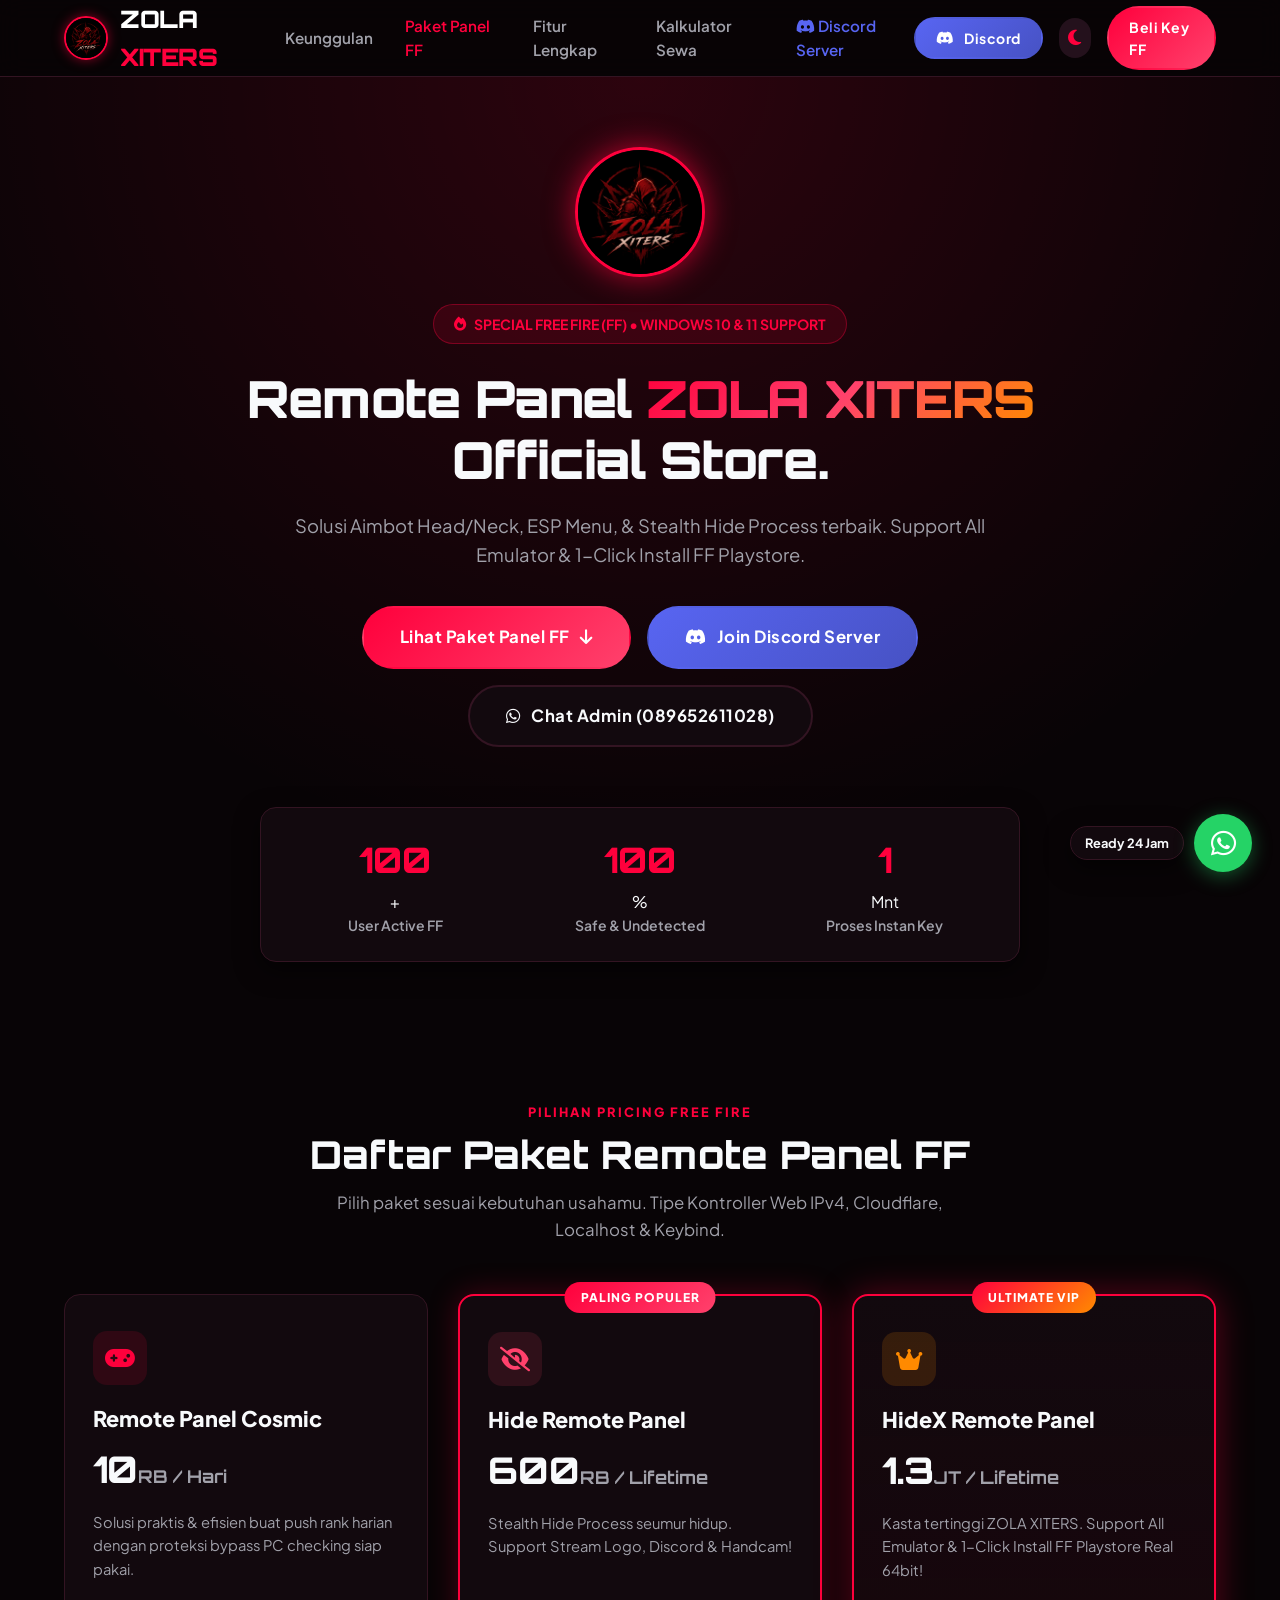
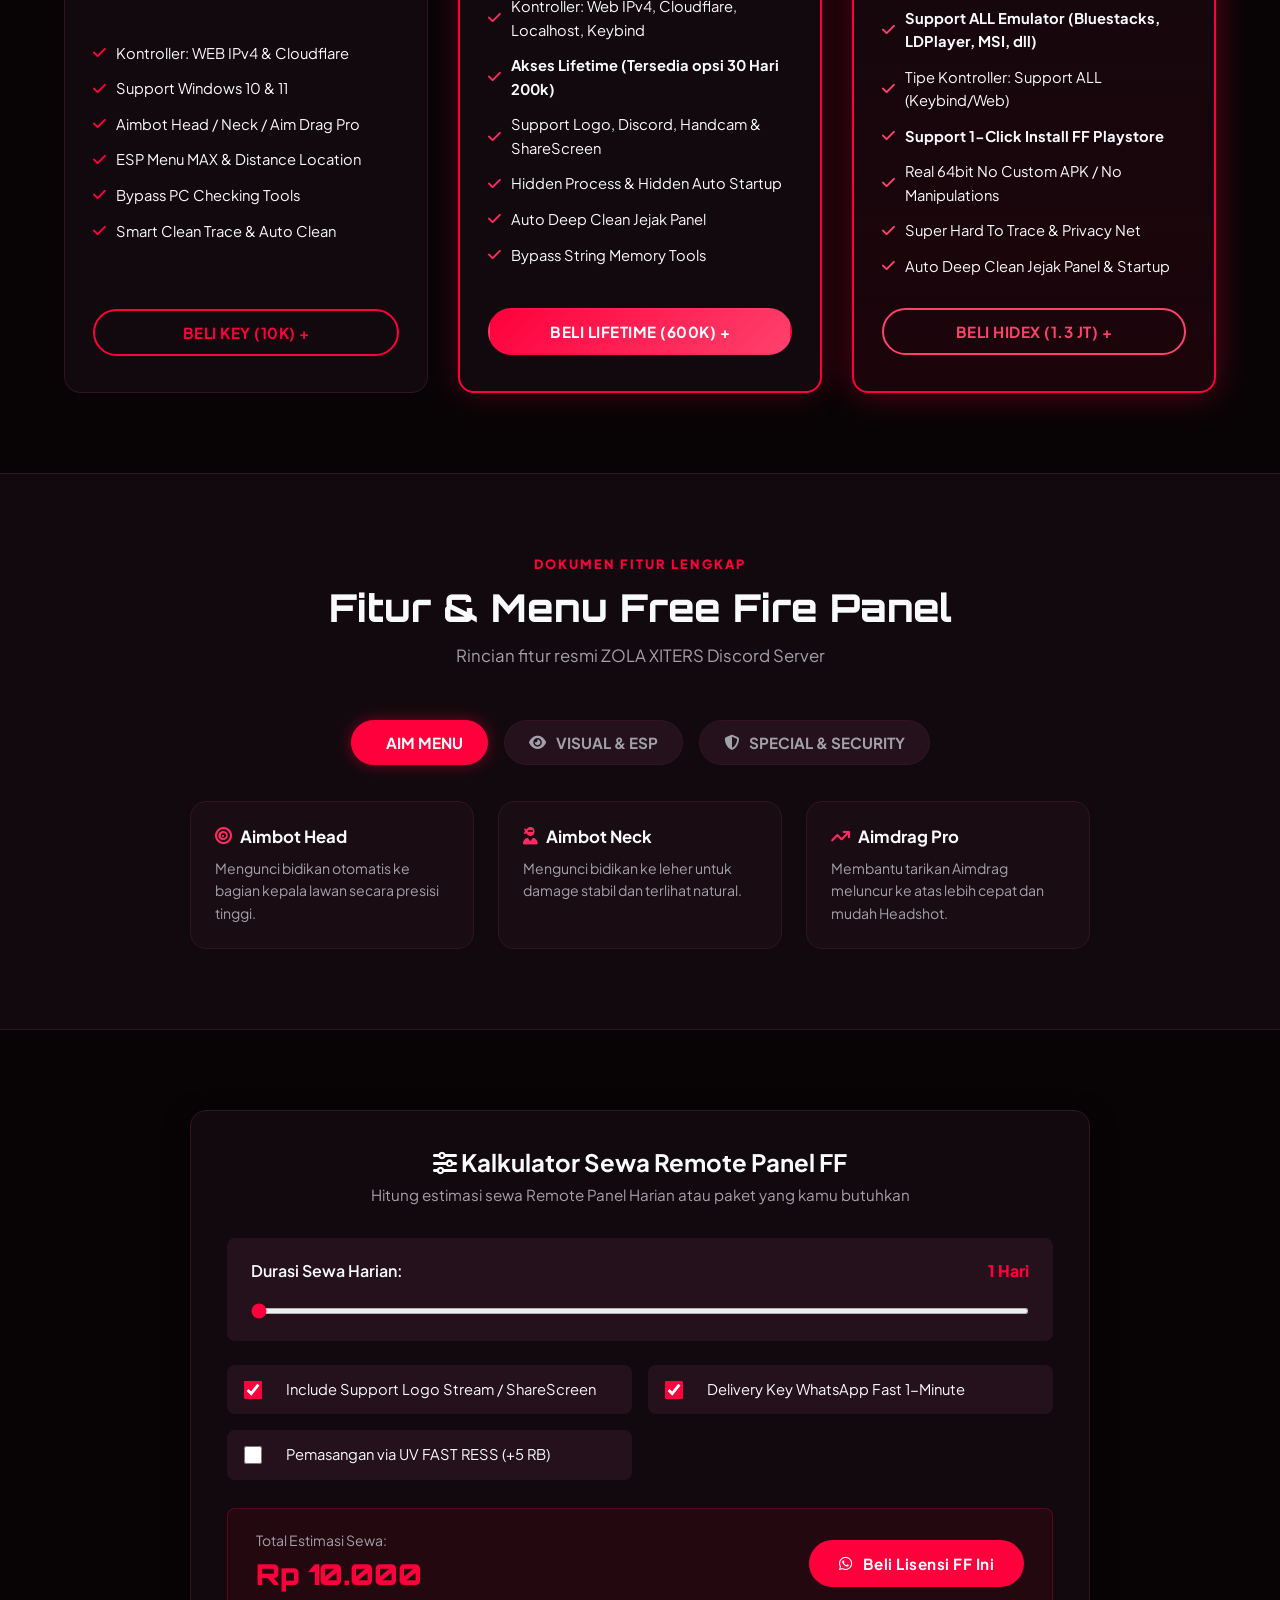
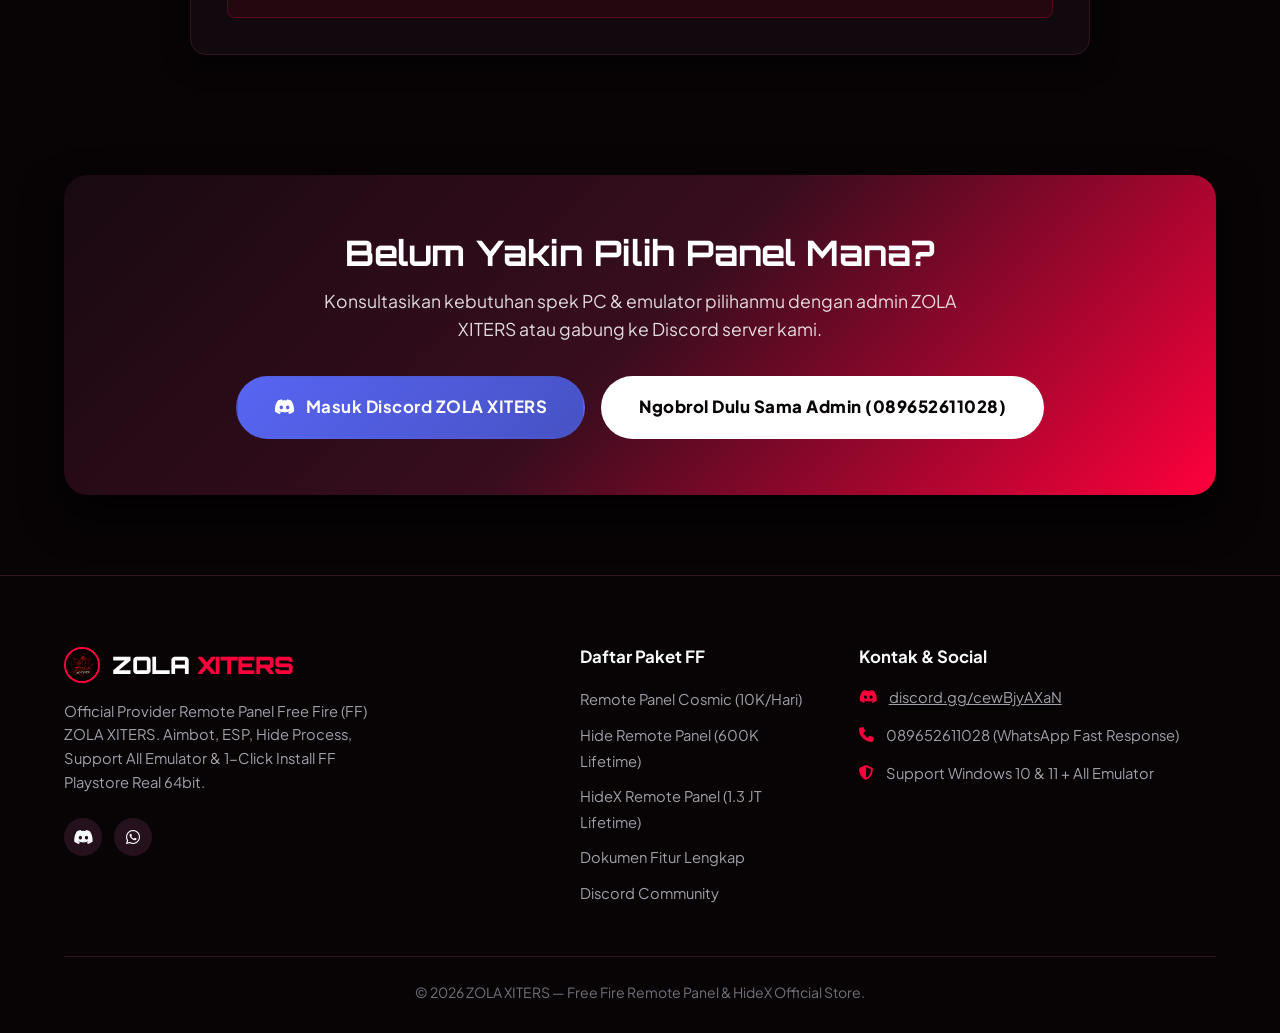
==== index.html @ c58274ca "Add files via upload" ====
<!DOCTYPE html>
<html lang="id">
<head>
    <meta charset="UTF-8">
    <meta name="viewport" content="width=device-width, initial-scale=1.0">
    <title>ZOLA XITERS - Free Fire Remote Panel & HideX Official Store</title>
    <meta name="description" content="Official Store Remote Panel Free Fire (FF) ZOLA XITERS. Tersedia Remote Panel Cosmic, Hide Remote Panel, dan HideX Remote Panel 100% Support All Emulator & Windows 10/11.">
    <!-- Google Fonts -->
    <link rel="preconnect" href="https://fonts.googleapis.com">
    <link rel="preconnect" href="https://fonts.gstatic.com" crossorigin>
    <link href="https://fonts.googleapis.com/css2?family=Plus+Jakarta+Sans:wght@400;500;600;700;800&family=Orbitron:wght@600;800;900&display=swap" rel="stylesheet">
    <!-- Font Awesome Icons -->
    <link rel="stylesheet" href="https://cdnjs.cloudflare.com/ajax/libs/font-awesome/6.5.1/css/all.min.css">
    <!-- Custom Styles -->
    <link rel="stylesheet" href="style.css">
</head>
<body>

    <!-- Header / Navigation -->
    <header class="navbar-header" id="header">
        <div class="container navbar-container">
            <a href="#" class="brand-logo">
                <img src="logo.jpg" alt="ZOLA XITERS Logo" class="nav-logo-img">
                <span class="logo-text">ZOLA<span class="logo-dot"> XITERS</span></span>
            </a>
            
            <nav class="nav-menu" id="navMenu">
                <a href="#fitur" class="nav-link">Keunggulan</a>
                <a href="#produk" class="nav-link active">Paket Panel FF</a>
                <a href="#detail-fitur" class="nav-link">Fitur Lengkap</a>
                <a href="#kalkulator" class="nav-link">Kalkulator Sewa</a>
                <a href="https://discord.gg/cewBjyAXaN" target="_blank" class="nav-link text-discord"><i class="fa-brands fa-discord"></i> Discord Server</a>
            </nav>

            <div class="nav-actions">
                <a href="https://discord.gg/cewBjyAXaN" target="_blank" class="btn btn-discord btn-sm" title="Join Discord ZOLA XITERS">
                    <i class="fa-brands fa-discord"></i> Discord
                </a>
                <button class="theme-toggle" id="themeToggle" title="Ubah Mode Visual">
                    <i class="fa-solid fa-moon"></i>
                </button>
                <a href="#produk" class="btn btn-primary btn-sm btn-glow">Beli Key FF</a>
            </div>
        </div>
    </header>

    <!-- Main Content -->
    <main>
        <!-- Hero Section -->
        <section class="hero-section" id="fitur">
            <div class="container hero-container">
                <div class="hero-logo-box">
                    <img src="logo.jpg" alt="ZOLA XITERS Emblem" class="hero-emblem-img">
                </div>
                <div class="hero-badge">
                    <i class="fa-solid fa-fire text-red"></i> SPECIAL FREE FIRE (FF) • WINDOWS 10 & 11 SUPPORT
                </div>
                <h1 class="hero-title">
                    Remote Panel <span class="gradient-text">ZOLA XITERS</span> Official Store.
                </h1>
                <p class="hero-subtitle">
                    Solusi Aimbot Head/Neck, ESP Menu, & Stealth Hide Process terbaik. Support All Emulator & 1-Click Install FF Playstore.
                </p>
                <div class="hero-cta">
                    <a href="#produk" class="btn btn-primary btn-lg">Lihat Paket Panel FF <i class="fa-solid fa-arrow-down"></i></a>
                    <a href="https://discord.gg/cewBjyAXaN" target="_blank" class="btn btn-discord btn-lg">
                        <i class="fa-brands fa-discord"></i> Join Discord Server
                    </a>
                    <a href="https://wa.me/6289652611028?text=Halo%20Admin%20ZOLA%20XITERS,%20saya%20mau%20tanya%20Remote%20Panel%20Free%20Fire" target="_blank" class="btn btn-secondary btn-lg">
                        <i class="fa-brands fa-whatsapp"></i> Chat Admin (089652611028)
                    </a>
                </div>

                <div class="hero-stats">
                    <div class="stat-card">
                        <span class="stat-number" data-target="100">0</span>+
                        <span class="stat-label">User Active FF</span>
                    </div>
                    <div class="stat-card">
                        <span class="stat-number" data-target="100">0</span>%
                        <span class="stat-label">Safe & Undetected</span>
                    </div>
                    <div class="stat-card">
                        <span class="stat-number" data-target="1">0</span>Mnt
                        <span class="stat-label">Proses Instan Key</span>
                    </div>
                </div>
            </div>
        </section>

        <!-- Pricing Section (Remote Panel, Hide Remote, HideX) -->
        <section class="pricing-section" id="produk">
            <div class="container">
                <div class="section-header text-center">
                    <span class="section-tag">PILIHAN PRICING FREE FIRE</span>
                    <h2 class="section-title">Daftar Paket Remote Panel FF</h2>
                    <p class="section-desc">
                        Pilih paket sesuai kebutuhan usahamu. Tipe Kontroller Web IPv4, Cloudflare, Localhost & Keybind.
                    </p>
                </div>

                <!-- Pricing Cards Grid -->
                <div class="pricing-grid">
                    
                    <!-- Card 1: Remote Panel Cosmic -->
                    <div class="pricing-card card-flexible">
                        <div class="pricing-card-header">
                            <div class="card-icon blue-icon">
                                <i class="fa-solid fa-gamepad"></i>
                            </div>
                            <h3 class="package-name">Remote Panel Cosmic</h3>
                            <div class="package-price">10<span class="price-unit">RB / Hari</span></div>
                            <p class="package-desc">
                                Solusi praktis & efisien buat push rank harian dengan proteksi bypass PC checking siap pakai.
                            </p>
                        </div>

                        <ul class="package-features">
                            <li><i class="fa-solid fa-check text-blue"></i> Kontroller: WEB IPv4 & Cloudflare</li>
                            <li><i class="fa-solid fa-check text-blue"></i> Support Windows 10 & 11</li>
                            <li><i class="fa-solid fa-check text-blue"></i> Aimbot Head / Neck / Aim Drag Pro</li>
                            <li><i class="fa-solid fa-check text-blue"></i> ESP Menu MAX & Distance Location</li>
                            <li><i class="fa-solid fa-check text-blue"></i> Bypass PC Checking Tools</li>
                            <li><i class="fa-solid fa-check text-blue"></i> Smart Clean Trace & Auto Clean</li>
                        </ul>

                        <div class="pricing-card-footer">
                            <button class="btn btn-outline-blue btn-full open-modal" data-package="Remote Panel FF (10k/Hari)" data-price="Rp 10.000 / Hari">
                                BELI KEY (10K) +
                            </button>
                        </div>
                    </div>

                    <!-- Card 2: Hide Remote Panel (600K Lifetime - Popular) -->
                    <div class="pricing-card card-hemat popular">
                        <div class="popular-badge">PALING POPULER</div>
                        <div class="pricing-card-header">
                            <div class="card-icon cyan-icon">
                                <i class="fa-solid fa-eye-slash"></i>
                            </div>
                            <h3 class="package-name">Hide Remote Panel</h3>
                            <div class="package-price">600<span class="price-unit">RB / Lifetime</span></div>
                            <p class="package-desc">
                                Stealth Hide Process seumur hidup. Support Stream Logo, Discord & Handcam!
                            </p>
                        </div>

                        <ul class="package-features">
                            <li><i class="fa-solid fa-check text-cyan"></i> Kontroller: Web IPv4, Cloudflare, Localhost, Keybind</li>
                            <li><i class="fa-solid fa-check text-cyan"></i> <b>Akses Lifetime (Tersedia opsi 30 Hari 200k)</b></li>
                            <li><i class="fa-solid fa-check text-cyan"></i> Support Logo, Discord, Handcam & ShareScreen</li>
                            <li><i class="fa-solid fa-check text-cyan"></i> Hidden Process & Hidden Auto Startup</li>
                            <li><i class="fa-solid fa-check text-cyan"></i> Auto Deep Clean Jejak Panel</li>
                            <li><i class="fa-solid fa-check text-cyan"></i> Bypass String Memory Tools</li>
                        </ul>

                        <div class="pricing-card-footer">
                            <button class="btn btn-primary btn-full open-modal" data-package="Hide Remote FF (600k Lifetime)" data-price="Rp 600.000 Lifetime">
                                BELI LIFETIME (600K) +
                            </button>
                        </div>
                    </div>

                    <!-- Card 3: HideX Remote Panel (1.3JT - Ultimate VIP) -->
                    <div class="pricing-card card-combo ultimate">
                        <div class="ultimate-badge">ULTIMATE VIP</div>
                        <div class="pricing-card-header">
                            <div class="card-icon crown-icon">
                                <i class="fa-solid fa-crown"></i>
                            </div>
                            <h3 class="package-name">HideX Remote Panel</h3>
                            <div class="package-price">1.3<span class="price-unit">JT / Lifetime</span></div>
                            <p class="package-desc">
                                Kasta tertinggi ZOLA XITERS. Support All Emulator & 1-Click Install FF Playstore Real 64bit!
                            </p>
                        </div>

                        <ul class="package-features">
                            <li><i class="fa-solid fa-check text-indigo"></i> <b>Support ALL Emulator (Bluestacks, LDPlayer, MSI, dll)</b></li>
                            <li><i class="fa-solid fa-check text-indigo"></i> Tipe Kontroller: Support ALL (Keybind/Web)</li>
                            <li><i class="fa-solid fa-check text-indigo"></i> <b>Support 1-Click Install FF Playstore</b></li>
                            <li><i class="fa-solid fa-check text-indigo"></i> Real 64bit No Custom APK / No Manipulations</li>
                            <li><i class="fa-solid fa-check text-indigo"></i> Super Hard To Trace & Privacy Net</li>
                            <li><i class="fa-solid fa-check text-indigo"></i> Auto Deep Clean Jejak Panel & Startup</li>
                        </ul>

                        <div class="pricing-card-footer">
                            <button class="btn btn-outline-indigo btn-full open-modal" data-package="HideX Remote FF (1.3 Jt)" data-price="Rp 1.300.000 Lifetime">
                                BELI HIDEX (1.3 JT) +
                            </button>
                        </div>
                    </div>

                </div>

            </div>
        </section>

        <!-- Full Feature Specification Section -->
        <section class="spec-section" id="detail-fitur">
            <div class="container">
                <div class="section-header text-center">
                    <span class="section-tag">DOKUMEN FITUR LENGKAP</span>
                    <h2 class="section-title">Fitur & Menu Free Fire Panel</h2>
                    <p class="section-desc">Rincian fitur resmi ZOLA XITERS Discord Server</p>
                </div>

                <div class="features-tab-container">
                    <div class="tab-buttons">
                        <button class="tab-btn active" data-tab="tab-aim"><i class="fa-solid fa-crosshair"></i> AIM MENU</button>
                        <button class="tab-btn" data-tab="tab-visual"><i class="fa-solid fa-eye"></i> VISUAL & ESP</button>
                        <button class="tab-btn" data-tab="tab-special"><i class="fa-solid fa-shield-halved"></i> SPECIAL & SECURITY</button>
                    </div>

                    <div class="tab-content active" id="tab-aim">
                        <div class="spec-grid">
                            <div class="spec-card">
                                <h5><i class="fa-solid fa-bullseye text-cyan"></i> Aimbot Head</h5>
                                <p>Mengunci bidikan otomatis ke bagian kepala lawan secara presisi tinggi.</p>
                            </div>
                            <div class="spec-card">
                                <h5><i class="fa-solid fa-user-ninja text-cyan"></i> Aimbot Neck</h5>
                                <p>Mengunci bidikan ke leher untuk damage stabil dan terlihat natural.</p>
                            </div>
                            <div class="spec-card">
                                <h5><i class="fa-solid fa-arrow-trend-up text-cyan"></i> Aimdrag Pro</h5>
                                <p>Membantu tarikan Aimdrag meluncur ke atas lebih cepat dan mudah Headshot.</p>
                            </div>
                        </div>
                    </div>

                    <div class="tab-content" id="tab-visual">
                        <div class="spec-grid">
                            <div class="spec-card">
                                <h5><i class="fa-solid fa-border-all text-indigo"></i> ESP Menu MAX</h5>
                                <p>Menampilkan lokasi musuh, garis petunjuk, nama, dan jarak musuh.</p>
                            </div>
                            <div class="spec-card">
                                <h5><i class="fa-solid fa-ghost text-indigo"></i> Hidden ESP Menu</h5>
                                <p>Menu ESP tidak akan terdeteksi atau muncul pada rekaman layar / handcam.</p>
                            </div>
                            <div class="spec-card">
                                <h5><i class="fa-solid fa-video text-indigo"></i> Support Logo Stream</h5>
                                <p>Tampilan aman untuk live streaming YouTube / TikTok tanpa garis ESP bocor.</p>
                            </div>
                        </div>
                    </div>

                    <div class="tab-content" id="tab-special">
                        <div class="spec-grid">
                            <div class="spec-card">
                                <h5><i class="fa-solid fa-desktop text-green"></i> Support All Emulator</h5>
                                <p>Kompatibel penuh dengan Bluestacks 4/5, LDPlayer 9, MSI App Player, SmartGaGa, Nox, Memu, dll.</p>
                            </div>
                            <div class="spec-card">
                                <h5><i class="fa-solid fa-download text-green"></i> 1-Click Install FF Playstore</h5>
                                <p>Khusus HideX: Langsung install Free Fire dari Playstore (Real 64bit tanpa APK mod).</p>
                            </div>
                            <div class="spec-card">
                                <h5><i class="fa-solid fa-user-shield text-green"></i> Super Hard To Trace & Privacy Net</h5>
                                <p>Bypass PC checking tools, String Memory Tools, dan dilindungi enkripsi Privacy Net.</p>
                            </div>
                        </div>
                    </div>
                </div>

            </div>
        </section>

        <!-- Custom License Calculator Widget -->
        <section class="calculator-section" id="kalkulator">
            <div class="container">
                <div class="calculator-box">
                    <div class="calculator-header">
                        <h3><i class="fa-solid fa-sliders"></i> Kalkulator Sewa Remote Panel FF</h3>
                        <p>Hitung estimasi sewa Remote Panel Harian atau paket yang kamu butuhkan</p>
                    </div>

                    <div class="calculator-body">
                        <div class="calc-group">
                            <div class="calc-label-row">
                                <span>Durasi Sewa Harian:</span>
                                <span id="daysVal" class="highlight-val">1 Hari</span>
                            </div>
                            <input type="range" id="daysCount" min="1" max="30" value="1" step="1" class="custom-range">
                        </div>

                        <div class="calc-options">
                            <label class="checkbox-container">
                                <input type="checkbox" id="optStream" checked>
                                <span class="checkmark"></span>
                                Include Support Logo Stream / ShareScreen
                            </label>

                            <label class="checkbox-container">
                                <input type="checkbox" id="optExpressKey" checked>
                                <span class="checkmark"></span>
                                Delivery Key WhatsApp Fast 1-Minute
                            </label>

                            <label class="checkbox-container">
                                <input type="checkbox" id="optUvFast">
                                <span class="checkmark"></span>
                                Pemasangan via UV FAST RESS (+5 RB)
                            </label>
                        </div>

                        <div class="calc-result">
                            <div class="result-text">
                                <span class="res-label">Total Estimasi Sewa:</span>
                                <div class="total-price" id="calcTotalPrice">Rp 10.000</div>
                            </div>
                            <button class="btn btn-success" id="calcOrderBtn">
                                <i class="fa-brands fa-whatsapp"></i> Beli Lisensi FF Ini
                            </button>
                        </div>
                    </div>
                </div>
            </div>
        </section>

        <!-- CTA Section -->
        <section class="cta-banner-section" id="faq">
            <div class="container">
                <div class="cta-card">
                    <h2 class="cta-title">Belum Yakin Pilih Panel Mana?</h2>
                    <p class="cta-desc">
                        Konsultasikan kebutuhan spek PC & emulator pilihanmu dengan admin ZOLA XITERS atau gabung ke Discord server kami.
                    </p>
                    <div class="cta-buttons">
                        <a href="https://discord.gg/cewBjyAXaN" target="_blank" class="btn btn-discord btn-lg">
                            <i class="fa-brands fa-discord"></i> Masuk Discord ZOLA XITERS
                        </a>
                        <a href="https://wa.me/6289652611028?text=Halo%20Admin%20ZOLA%20XITERS,%20saya%20mau%20konsultasi%20Remote%20Panel%20Free%20Fire" target="_blank" class="btn btn-light-blue btn-lg">
                            Ngobrol Dulu Sama Admin (089652611028)
                        </a>
                    </div>
                </div>
            </div>
        </section>
    </main>

    <!-- Footer -->
    <footer class="site-footer">
        <div class="container">
            <div class="footer-grid">
                
                <div class="footer-brand">
                    <a href="#" class="brand-logo footer-logo">
                        <img src="logo.jpg" alt="ZOLA XITERS Footer Logo" class="footer-logo-img">
                        <span class="logo-text">ZOLA<span class="logo-dot"> XITERS</span></span>
                    </a>
                    <p class="footer-about">
                        Official Provider Remote Panel Free Fire (FF) ZOLA XITERS. Aimbot, ESP, Hide Process, Support All Emulator & 1-Click Install FF Playstore Real 64bit.
                    </p>
                    <div class="social-links">
                        <a href="https://discord.gg/cewBjyAXaN" target="_blank" aria-label="Discord ZOLA XITERS"><i class="fa-brands fa-discord"></i></a>
                        <a href="https://wa.me/6289652611028" target="_blank" aria-label="WhatsApp"><i class="fa-brands fa-whatsapp"></i></a>
                    </div>
                </div>

                <div class="footer-links">
                    <h5 class="footer-heading">Daftar Paket FF</h5>
                    <ul>
                        <li><a href="#produk">Remote Panel Cosmic (10K/Hari)</a></li>
                        <li><a href="#produk">Hide Remote Panel (600K Lifetime)</a></li>
                        <li><a href="#produk">HideX Remote Panel (1.3 JT Lifetime)</a></li>
                        <li><a href="#detail-fitur">Dokumen Fitur Lengkap</a></li>
                        <li><a href="https://discord.gg/cewBjyAXaN" target="_blank">Discord Community</a></li>
                    </ul>
                </div>

                <div class="footer-contact">
                    <h5 class="footer-heading">Kontak & Social</h5>
                    <ul class="contact-list">
                        <li>
                            <i class="fa-brands fa-discord"></i>
                            <a href="https://discord.gg/cewBjyAXaN" target="_blank"><u>discord.gg/cewBjyAXaN</u></a>
                        </li>
                        <li>
                            <i class="fa-solid fa-phone"></i>
                            <span>089652611028 (WhatsApp Fast Response)</span>
                        </li>
                        <li>
                            <i class="fa-solid fa-shield-halved"></i>
                            <span>Support Windows 10 & 11 + All Emulator</span>
                        </li>
                    </ul>
                </div>

            </div>

            <div class="footer-bottom">
                <p>&copy; 2026 ZOLA XITERS — Free Fire Remote Panel & HideX Official Store.</p>
            </div>
        </div>
    </footer>

    <!-- Floating WhatsApp Widget -->
    <div class="wa-floating-container">
        <div class="wa-badge">Ready 24 Jam</div>
        <a href="https://wa.me/6289652611028?text=Halo%20Admin%20ZOLA%20XITERS,%20saya%20mau%20order%20Remote%20Panel%20FF" target="_blank" class="wa-floating-btn" aria-label="WhatsApp Chat">
            <i class="fa-brands fa-whatsapp"></i>
        </a>
    </div>

    <!-- Order Dialog Modal -->
    <dialog id="orderModal" class="custom-modal">
        <div class="modal-content">
            <button class="modal-close" id="closeModal">&times;</button>
            <div class="modal-header">
                <span class="modal-badge" id="modalBadge">Paket FF Terpilih</span>
                <h3 id="modalPackageTitle">Order Panel Free Fire</h3>
                <p>Isi data untuk memproses Lisensi Remote Panel FF Anda langsung ke Admin ZOLA XITERS.</p>
            </div>
            <form id="orderForm">
                <div class="form-group">
                    <label for="clientName">Nama / ID Discord / WA</label>
                    <input type="text" id="clientName" placeholder="Contoh: Rian FF" required>
                </div>
                <div class="form-group">
                    <label for="windowsVer">Versi Windows PC & Emulator</label>
                    <select id="windowsVer" required>
                        <option value="Windows 10 + Bluestacks 5">Windows 10 + Bluestacks 5</option>
                        <option value="Windows 10 + LDPlayer 9">Windows 10 + LDPlayer 9</option>
                        <option value="Windows 11 + Bluestacks 5">Windows 11 + Bluestacks 5</option>
                        <option value="Windows 11 + LDPlayer 9">Windows 11 + LDPlayer 9</option>
                        <option value="MSI App Player / Lainnya">MSI App Player / Emulator Lain</option>
                    </select>
                </div>
                <div class="form-group">
                    <label for="clientNotes">Catatan / Pilihan Durasi (Opsional)</label>
                    <textarea id="clientNotes" rows="2" placeholder="Contoh: Mau sewa 3 hari / Mau yang Lifetime..."></textarea>
                </div>
                <button type="submit" class="btn btn-success btn-full">
                    <i class="fa-brands fa-whatsapp"></i> Kirim Order via WhatsApp (089652611028)
                </button>
            </form>
        </div>
    </dialog>

    <!-- Custom JavaScript -->
    <script src="app.js"></script>
</body>
</html>
---- style.css ----
/* ----------------------------------------------------
   ZOLA XITERS - Free Fire Store (Black & Crimson Red)
   ---------------------------------------------------- */

:root {
    /* Crimson Red & Obsidian Black Gaming Theme */
    --bg-primary: #080406;
    --bg-surface: #12090e;
    --bg-card: #190c13;
    --bg-subtle: #24111c;
    
    --text-primary: #f8fafc;
    --text-secondary: #a1a1aa;
    --text-muted: #71717a;
    
    --brand-primary: #ff003c;
    --brand-primary-hover: #e00034;
    --brand-cyan: #ff2a5f;
    --brand-indigo: #ff416c;
    --brand-green: #10b981;
    --brand-red: #ff003c;
    --brand-discord: #5865F2;
    
    --border-color: #331422;
    --border-hover: #ff003c;
    
    --shadow-sm: 0 2px 4px rgba(0, 0, 0, 0.5);
    --shadow-md: 0 8px 24px rgba(0, 0, 0, 0.6);
    --shadow-lg: 0 20px 40px rgba(0, 0, 0, 0.8);
    --shadow-glow: 0 0 25px rgba(255, 0, 60, 0.5);
    
    --radius-sm: 8px;
    --radius-md: 16px;
    --radius-lg: 24px;
    --radius-full: 9999px;
    
    --transition: all 0.3s cubic-bezier(0.4, 0, 0.2, 1);
}

/* Light Theme Variables */
[data-theme="light"] {
    --bg-primary: #fcf8f9;
    --bg-surface: #ffffff;
    --bg-card: #ffffff;
    --bg-subtle: #f4e8eb;
    
    --text-primary: #180910;
    --text-secondary: #524249;
    --text-muted: #94858b;
    
    --border-color: #e8d0d8;
    --border-hover: #ff003c;
}

/* Reset & Base */
* {
    margin: 0;
    padding: 0;
    box-sizing: border-box;
}

html {
    scroll-behavior: smooth;
}

body {
    font-family: 'Plus Jakarta Sans', -apple-system, BlinkMacSystemFont, sans-serif;
    background-color: var(--bg-primary);
    color: var(--text-primary);
    line-height: 1.6;
    transition: background-color 0.3s ease, color 0.3s ease;
    overflow-x: hidden;
}

.container {
    width: 100%;
    max-width: 1200px;
    margin: 0 auto;
    padding: 0 24px;
}

/* Typography */
h1, h2, h3, h4, h5, h6 {
    color: var(--text-primary);
    font-weight: 700;
    line-height: 1.25;
}

.hero-title, .logo-text, .section-title {
    font-family: 'Orbitron', 'Plus Jakarta Sans', sans-serif;
}

a {
    color: inherit;
    text-decoration: none;
}

.text-center { text-align: center; }
.text-red { color: #ff003c; }
.text-discord { color: #5865F2 !important; }

.gradient-text {
    background: linear-gradient(135deg, #ff003c, #ff416c, #ff8a00);
    -webkit-background-clip: text;
    -webkit-text-fill-color: transparent;
}

.text-blue { color: #ff003c; }
.text-cyan { color: #ff2a5f; }
.text-indigo { color: #ff416c; }
.text-green { color: #10b981; }

/* Buttons */
.btn {
    display: inline-flex;
    align-items: center;
    justify-content: center;
    gap: 10px;
    font-family: inherit;
    font-weight: 700;
    border-radius: var(--radius-full);
    border: 2px solid transparent;
    cursor: pointer;
    transition: var(--transition);
    text-decoration: none;
    font-size: 0.95rem;
    padding: 12px 28px;
    letter-spacing: 0.5px;
}

.btn-sm { padding: 8px 20px; font-size: 0.875rem; }
.btn-lg { padding: 16px 36px; font-size: 1.05rem; }
.btn-full { width: 100%; }

.btn-primary {
    background: linear-gradient(135deg, #ff003c, #ff416c);
    color: #ffffff;
}
.btn-primary:hover {
    transform: translateY(-2px);
    box-shadow: 0 0 20px rgba(255, 0, 60, 0.7);
}

.btn-discord {
    background: linear-gradient(135deg, #5865F2, #4752C4);
    color: #ffffff;
}
.btn-discord:hover {
    background: linear-gradient(135deg, #4752C4, #3c45a5);
    transform: translateY(-2px);
    box-shadow: 0 0 20px rgba(88, 101, 242, 0.6);
}

.btn-secondary {
    background-color: var(--bg-surface);
    color: var(--text-primary);
    border-color: var(--border-color);
}
.btn-secondary:hover {
    border-color: #ff003c;
    color: #ff003c;
    transform: translateY(-2px);
}

.btn-outline-blue {
    background: transparent;
    border-color: #ff003c;
    color: #ff003c;
}
.btn-outline-blue:hover {
    background: #ff003c;
    color: #ffffff;
    transform: translateY(-2px);
    box-shadow: 0 0 16px rgba(255, 0, 60, 0.4);
}

.btn-outline-indigo {
    background: transparent;
    border-color: #ff416c;
    color: #ff416c;
}
.btn-outline-indigo:hover {
    background: #ff416c;
    color: #ffffff;
    transform: translateY(-2px);
    box-shadow: 0 0 20px rgba(255, 65, 108, 0.5);
}

.btn-success {
    background-color: #ff003c;
    color: #ffffff;
}
.btn-success:hover {
    background-color: #d60032;
    transform: translateY(-2px);
    box-shadow: 0 4px 16px rgba(255, 0, 60, 0.4);
}

.btn-light-blue {
    background-color: #ffffff;
    color: #080406;
    font-weight: 800;
}
.btn-light-blue:hover {
    background-color: #e2e8f0;
    transform: scale(1.03);
}

/* Navbar Logo Images */
.brand-logo {
    display: flex;
    align-items: center;
    gap: 12px;
}

.nav-logo-img {
    width: 44px;
    height: 44px;
    border-radius: var(--radius-full);
    object-fit: cover;
    border: 2px solid #ff003c;
    box-shadow: 0 0 12px rgba(255, 0, 60, 0.5);
}

.logo-text {
    font-size: 1.5rem;
    font-weight: 900;
    letter-spacing: -0.5px;
    color: #ffffff;
}

[data-theme="light"] .logo-text {
    color: #180910;
}

.logo-dot {
    color: #ff003c;
}

/* Header */
.navbar-header {
    position: sticky;
    top: 0;
    left: 0;
    width: 100%;
    z-index: 1000;
    background-color: rgba(8, 4, 6, 0.88);
    backdrop-filter: blur(12px);
    -webkit-backdrop-filter: blur(12px);
    border-bottom: 1px solid var(--border-color);
    transition: var(--transition);
}

[data-theme="light"] .navbar-header {
    background-color: rgba(255, 255, 255, 0.88);
}

.navbar-container {
    display: flex;
    align-items: center;
    justify-content: space-between;
    height: 76px;
}

.nav-menu {
    display: flex;
    align-items: center;
    gap: 32px;
}

.nav-link {
    font-weight: 600;
    font-size: 0.95rem;
    color: var(--text-secondary);
    transition: var(--transition);
}

.nav-link:hover, .nav-link.active {
    color: #ff003c;
}

.nav-actions {
    display: flex;
    align-items: center;
    gap: 16px;
}

.theme-toggle {
    background: var(--bg-subtle);
    border: none;
    color: var(--text-primary);
    width: 40px;
    height: 40px;
    border-radius: var(--radius-full);
    cursor: pointer;
    display: flex;
    align-items: center;
    justify-content: center;
    font-size: 1.1rem;
    transition: var(--transition);
}

.theme-toggle:hover {
    background: var(--border-hover);
    color: #ffffff;
}

/* Hero Section & Logo Emblem */
.hero-section {
    padding: 70px 0 60px;
    text-align: center;
    position: relative;
    background: radial-gradient(circle at top center, rgba(255, 0, 60, 0.15), transparent 70%);
}

.hero-container {
    max-width: 860px;
    display: flex;
    flex-direction: column;
    align-items: center;
}

.hero-logo-box {
    margin-bottom: 20px;
}

.hero-emblem-img {
    width: 130px;
    height: 130px;
    border-radius: var(--radius-full);
    object-fit: cover;
    border: 3px solid #ff003c;
    box-shadow: 0 0 30px rgba(255, 0, 60, 0.65);
    animation: emblemPulse 3s infinite ease-in-out;
}

@keyframes emblemPulse {
    0% { transform: scale(1); box-shadow: 0 0 25px rgba(255, 0, 60, 0.5); }
    50% { transform: scale(1.04); box-shadow: 0 0 40px rgba(255, 0, 60, 0.8); }
    100% { transform: scale(1); box-shadow: 0 0 25px rgba(255, 0, 60, 0.5); }
}

.hero-badge {
    display: inline-flex;
    align-items: center;
    gap: 8px;
    background: rgba(255, 0, 60, 0.12);
    color: #ff003c;
    font-weight: 700;
    font-size: 0.875rem;
    padding: 8px 20px;
    border-radius: var(--radius-full);
    margin-bottom: 24px;
    border: 1px solid rgba(255, 0, 60, 0.35);
}

.hero-title {
    font-size: 3.2rem;
    font-weight: 900;
    letter-spacing: -1px;
    margin-bottom: 20px;
    line-height: 1.2;
}

.hero-subtitle {
    font-size: 1.15rem;
    color: var(--text-secondary);
    margin-bottom: 36px;
    max-width: 720px;
}

.hero-cta {
    display: flex;
    gap: 16px;
    flex-wrap: wrap;
    justify-content: center;
    margin-bottom: 60px;
}

.hero-stats {
    display: grid;
    grid-template-columns: repeat(3, 1fr);
    gap: 24px;
    width: 100%;
    max-width: 760px;
    background: var(--bg-surface);
    border: 1px solid var(--border-color);
    border-radius: var(--radius-md);
    padding: 24px;
    box-shadow: var(--shadow-md);
}

.stat-card {
    display: flex;
    flex-direction: column;
    align-items: center;
}

.stat-number {
    font-size: 2.2rem;
    font-weight: 800;
    color: #ff003c;
    font-family: 'Orbitron', sans-serif;
}

.stat-label {
    font-size: 0.875rem;
    color: var(--text-secondary);
    font-weight: 600;
}

/* Pricing Section */
.pricing-section {
    padding: 80px 0;
}

.section-header {
    max-width: 680px;
    margin: 0 auto 50px;
}

.section-tag {
    font-size: 0.8rem;
    font-weight: 800;
    letter-spacing: 2px;
    color: #ff003c;
    text-transform: uppercase;
    display: block;
    margin-bottom: 8px;
}

.section-title {
    font-size: 2.4rem;
    font-weight: 800;
    margin-bottom: 12px;
}

.section-desc {
    font-size: 1.05rem;
    color: var(--text-secondary);
}

.pricing-grid {
    display: grid;
    grid-template-columns: repeat(3, 1fr);
    gap: 30px;
    align-items: stretch;
}

.pricing-card {
    background: var(--bg-surface);
    border: 1px solid var(--border-color);
    border-radius: var(--radius-md);
    padding: 36px 28px;
    display: flex;
    flex-direction: column;
    justify-content: space-between;
    transition: var(--transition);
    position: relative;
}

.pricing-card:hover {
    transform: translateY(-8px);
    box-shadow: var(--shadow-lg);
    border-color: #ff003c;
}

.pricing-card.popular {
    border: 2px solid #ff003c;
    box-shadow: 0 0 30px rgba(255, 0, 60, 0.25);
}

.popular-badge {
    position: absolute;
    top: -14px;
    left: 50%;
    transform: translateX(-50%);
    background: linear-gradient(135deg, #ff003c, #ff416c);
    color: #ffffff;
    font-size: 0.75rem;
    font-weight: 900;
    letter-spacing: 1px;
    padding: 6px 16px;
    border-radius: var(--radius-full);
}

.pricing-card.ultimate {
    border: 2px solid #ff003c;
    background: linear-gradient(180deg, var(--bg-surface), rgba(255, 0, 60, 0.08));
    box-shadow: 0 0 35px rgba(255, 0, 60, 0.35);
}

.ultimate-badge {
    position: absolute;
    top: -14px;
    left: 50%;
    transform: translateX(-50%);
    background: linear-gradient(135deg, #ff003c, #ff8a00);
    color: #ffffff;
    font-size: 0.75rem;
    font-weight: 900;
    letter-spacing: 1px;
    padding: 6px 16px;
    border-radius: var(--radius-full);
}

.card-icon {
    width: 54px;
    height: 54px;
    border-radius: 14px;
    display: flex;
    align-items: center;
    justify-content: center;
    font-size: 1.5rem;
    margin-bottom: 20px;
}

.blue-icon { background: rgba(255, 0, 60, 0.12); color: #ff003c; }
.cyan-icon { background: rgba(255, 65, 108, 0.12); color: #ff416c; }
.crown-icon { background: rgba(255, 138, 0, 0.15); color: #ff8a00; }

.package-name {
    font-size: 1.35rem;
    font-weight: 800;
    margin-bottom: 8px;
}

.package-price {
    font-size: 2.3rem;
    font-weight: 800;
    color: var(--text-primary);
    margin-bottom: 12px;
    font-family: 'Orbitron', sans-serif;
}

.price-unit {
    font-size: 1.1rem;
    font-weight: 700;
    color: var(--text-secondary);
}

.package-desc {
    font-size: 0.92rem;
    color: var(--text-secondary);
    margin-bottom: 24px;
    min-height: 48px;
}

.package-features {
    list-style: none;
    margin-bottom: 30px;
    display: flex;
    flex-direction: column;
    gap: 12px;
}

.package-features li {
    font-size: 0.92rem;
    color: var(--text-primary);
    display: flex;
    align-items: center;
    gap: 10px;
}

/* Feature Specification Section (Tab Bedah Fitur) */
.spec-section {
    padding: 80px 0;
    background: var(--bg-surface);
    border-top: 1px solid var(--border-color);
    border-bottom: 1px solid var(--border-color);
}

.features-tab-container {
    max-width: 900px;
    margin: 0 auto;
}

.tab-buttons {
    display: flex;
    justify-content: center;
    gap: 16px;
    margin-bottom: 36px;
    flex-wrap: wrap;
}

.tab-btn {
    background: var(--bg-subtle);
    border: 1px solid var(--border-color);
    color: var(--text-secondary);
    font-family: inherit;
    font-weight: 700;
    font-size: 0.95rem;
    padding: 12px 24px;
    border-radius: var(--radius-full);
    cursor: pointer;
    display: flex;
    align-items: center;
    gap: 10px;
    transition: var(--transition);
}

.tab-btn:hover, .tab-btn.active {
    background: #ff003c;
    color: #ffffff;
    border-color: #ff003c;
    box-shadow: 0 0 16px rgba(255, 0, 60, 0.4);
}

.tab-content {
    display: none;
}

.tab-content.active {
    display: block;
}

.spec-grid {
    display: grid;
    grid-template-columns: repeat(3, 1fr);
    gap: 24px;
}

.spec-card {
    background: var(--bg-card);
    border: 1px solid var(--border-color);
    border-radius: var(--radius-md);
    padding: 24px;
    transition: var(--transition);
}

.spec-card:hover {
    border-color: #ff003c;
    transform: translateY(-4px);
}

.spec-card h5 {
    font-size: 1.05rem;
    margin-bottom: 10px;
    display: flex;
    align-items: center;
    gap: 8px;
}

.spec-card p {
    font-size: 0.88rem;
    color: var(--text-secondary);
}

/* Calculator Section */
.calculator-section {
    padding: 80px 0;
}

.calculator-box {
    background: var(--bg-surface);
    border: 1px solid var(--border-color);
    border-radius: var(--radius-md);
    padding: 36px;
    box-shadow: var(--shadow-md);
    max-width: 900px;
    margin: 0 auto;
}

.calculator-header {
    text-align: center;
    margin-bottom: 30px;
}

.calculator-header h3 {
    font-size: 1.5rem;
    margin-bottom: 6px;
}

.calculator-header p {
    color: var(--text-secondary);
    font-size: 0.95rem;
}

.calc-group {
    background: var(--bg-subtle);
    padding: 20px 24px;
    border-radius: var(--radius-sm);
    margin-bottom: 24px;
}

.calc-label-row {
    display: flex;
    justify-content: space-between;
    font-weight: 600;
    margin-bottom: 12px;
}

.highlight-val {
    color: #ff003c;
    font-weight: 800;
}

.custom-range {
    width: 100%;
    accent-color: #ff003c;
    cursor: pointer;
    height: 6px;
}

.calc-options {
    display: grid;
    grid-template-columns: repeat(2, 1fr);
    gap: 16px;
    margin-bottom: 28px;
}

.checkbox-container {
    display: flex;
    align-items: center;
    gap: 12px;
    font-size: 0.92rem;
    cursor: pointer;
    user-select: none;
    background: var(--bg-subtle);
    padding: 12px 16px;
    border-radius: var(--radius-sm);
    border: 1px solid transparent;
    transition: var(--transition);
}

.checkbox-container input {
    accent-color: #ff003c;
    width: 18px;
    height: 18px;
}

.calc-result {
    display: flex;
    align-items: center;
    justify-content: space-between;
    background: rgba(255, 0, 60, 0.08);
    border: 1px solid rgba(255, 0, 60, 0.25);
    padding: 20px 28px;
    border-radius: var(--radius-sm);
}

.res-label {
    font-size: 0.875rem;
    color: var(--text-secondary);
    display: block;
}

.total-price {
    font-size: 1.8rem;
    font-weight: 900;
    color: #ff003c;
    font-family: 'Orbitron', sans-serif;
}

/* CTA Banner Section */
.cta-banner-section {
    padding: 40px 0 80px;
}

.cta-card {
    background: linear-gradient(135deg, #180910, #380d1e, #ff003c);
    border-radius: var(--radius-lg);
    padding: 56px 40px;
    text-align: center;
    color: #ffffff;
    box-shadow: var(--shadow-lg);
}

.cta-title {
    color: #ffffff;
    font-size: 2.2rem;
    margin-bottom: 12px;
    font-family: 'Orbitron', sans-serif;
}

.cta-desc {
    color: rgba(255, 255, 255, 0.85);
    font-size: 1.1rem;
    max-width: 640px;
    margin: 0 auto 32px;
}

.cta-buttons {
    display: flex;
    gap: 16px;
    justify-content: center;
    flex-wrap: wrap;
}

/* Footer */
.site-footer {
    background: var(--bg-primary);
    border-top: 1px solid var(--border-color);
    padding: 70px 0 30px;
}

.footer-grid {
    display: grid;
    grid-template-columns: 2fr 1fr 1.5fr;
    gap: 40px;
    margin-bottom: 50px;
}

.footer-logo-img {
    width: 36px;
    height: 36px;
    border-radius: var(--radius-full);
    object-fit: cover;
    border: 2px solid #ff003c;
}

.footer-about {
    color: var(--text-secondary);
    font-size: 0.92rem;
    margin: 16px 0 24px;
    max-width: 320px;
}

.social-links {
    display: flex;
    gap: 12px;
}

.social-links a {
    width: 38px;
    height: 38px;
    border-radius: var(--radius-full);
    background: var(--bg-subtle);
    display: flex;
    align-items: center;
    justify-content: center;
    color: var(--text-primary);
    transition: var(--transition);
}

.social-links a:hover {
    background: #ff003c;
    color: #ffffff;
}

.footer-heading {
    font-size: 1.05rem;
    margin-bottom: 20px;
}

.footer-links ul {
    list-style: none;
    display: flex;
    flex-direction: column;
    gap: 10px;
}

.footer-links a {
    color: var(--text-secondary);
    font-size: 0.92rem;
    transition: var(--transition);
}

.footer-links a:hover {
    color: #ff003c;
}

.contact-list {
    list-style: none;
    display: flex;
    flex-direction: column;
    gap: 14px;
}

.contact-list li {
    display: flex;
    align-items: flex-start;
    gap: 12px;
    font-size: 0.92rem;
    color: var(--text-secondary);
}

.contact-list i {
    color: #ff003c;
    margin-top: 4px;
}

.footer-bottom {
    border-top: 1px solid var(--border-color);
    padding-top: 24px;
    text-align: center;
    font-size: 0.875rem;
    color: var(--text-muted);
}

/* Floating WhatsApp Badge */
.wa-floating-container {
    position: fixed;
    bottom: 28px;
    right: 28px;
    z-index: 999;
    display: flex;
    align-items: center;
    gap: 10px;
}

.wa-badge {
    background: var(--bg-surface);
    color: var(--text-primary);
    font-size: 0.8rem;
    font-weight: 700;
    padding: 6px 14px;
    border-radius: var(--radius-full);
    box-shadow: var(--shadow-md);
    border: 1px solid var(--border-color);
}

.wa-floating-btn {
    width: 58px;
    height: 58px;
    background: #25d366;
    color: #ffffff;
    border-radius: var(--radius-full);
    display: flex;
    align-items: center;
    justify-content: center;
    font-size: 1.8rem;
    box-shadow: 0 4px 20px rgba(37, 211, 102, 0.4);
    transition: var(--transition);
    animation: pulse 2s infinite;
}

@keyframes pulse {
    0% { transform: scale(1); }
    50% { transform: scale(1.05); }
    100% { transform: scale(1); }
}

/* Modal Dialog */
.custom-modal {
    border: none;
    border-radius: var(--radius-md);
    background: var(--bg-surface);
    color: var(--text-primary);
    padding: 0;
    max-width: 480px;
    width: 90%;
    margin: auto;
    box-shadow: var(--shadow-lg);
}

.custom-modal::backdrop {
    background: rgba(0, 0, 0, 0.75);
    backdrop-filter: blur(6px);
}

.modal-content {
    padding: 32px;
    position: relative;
}

.modal-close {
    position: absolute;
    top: 16px;
    right: 20px;
    background: none;
    border: none;
    font-size: 1.8rem;
    cursor: pointer;
    color: var(--text-muted);
}

.modal-header {
    margin-bottom: 20px;
}

.modal-badge {
    display: inline-block;
    font-size: 0.75rem;
    font-weight: 700;
    color: #ff003c;
    background: rgba(255, 0, 60, 0.12);
    padding: 4px 12px;
    border-radius: var(--radius-full);
    margin-bottom: 8px;
}

.modal-header h3 {
    font-size: 1.4rem;
    margin-bottom: 6px;
}

.modal-header p {
    font-size: 0.875rem;
    color: var(--text-secondary);
}

.form-group {
    margin-bottom: 18px;
    display: flex;
    flex-direction: column;
    gap: 6px;
}

.form-group label {
    font-size: 0.875rem;
    font-weight: 600;
}

.form-group input,
.form-group select,
.form-group textarea {
    font-family: inherit;
    font-size: 0.95rem;
    padding: 12px 14px;
    border-radius: var(--radius-sm);
    border: 1px solid var(--border-color);
    background: var(--bg-subtle);
    color: var(--text-primary);
    outline: none;
    transition: var(--transition);
}

.form-group input:focus,
.form-group select:focus,
.form-group textarea:focus {
    border-color: #ff003c;
    box-shadow: 0 0 0 3px rgba(255, 0, 60, 0.2);
}

/* Responsive */
@media (max-width: 992px) {
    .pricing-grid {
        grid-template-columns: 1fr;
        max-width: 480px;
        margin: 0 auto 50px;
    }

    .spec-grid {
        grid-template-columns: 1fr;
    }

    .footer-grid {
        grid-template-columns: 1fr;
    }

    .hero-title {
        font-size: 2.4rem;
    }
}

@media (max-width: 768px) {
    .nav-menu {
        display: none;
    }

    .calc-options {
        grid-template-columns: 1fr;
    }

    .hero-stats {
        grid-template-columns: 1fr;
        gap: 16px;
    }

    .calc-result {
        flex-direction: column;
        gap: 16px;
        text-align: center;
    }
}
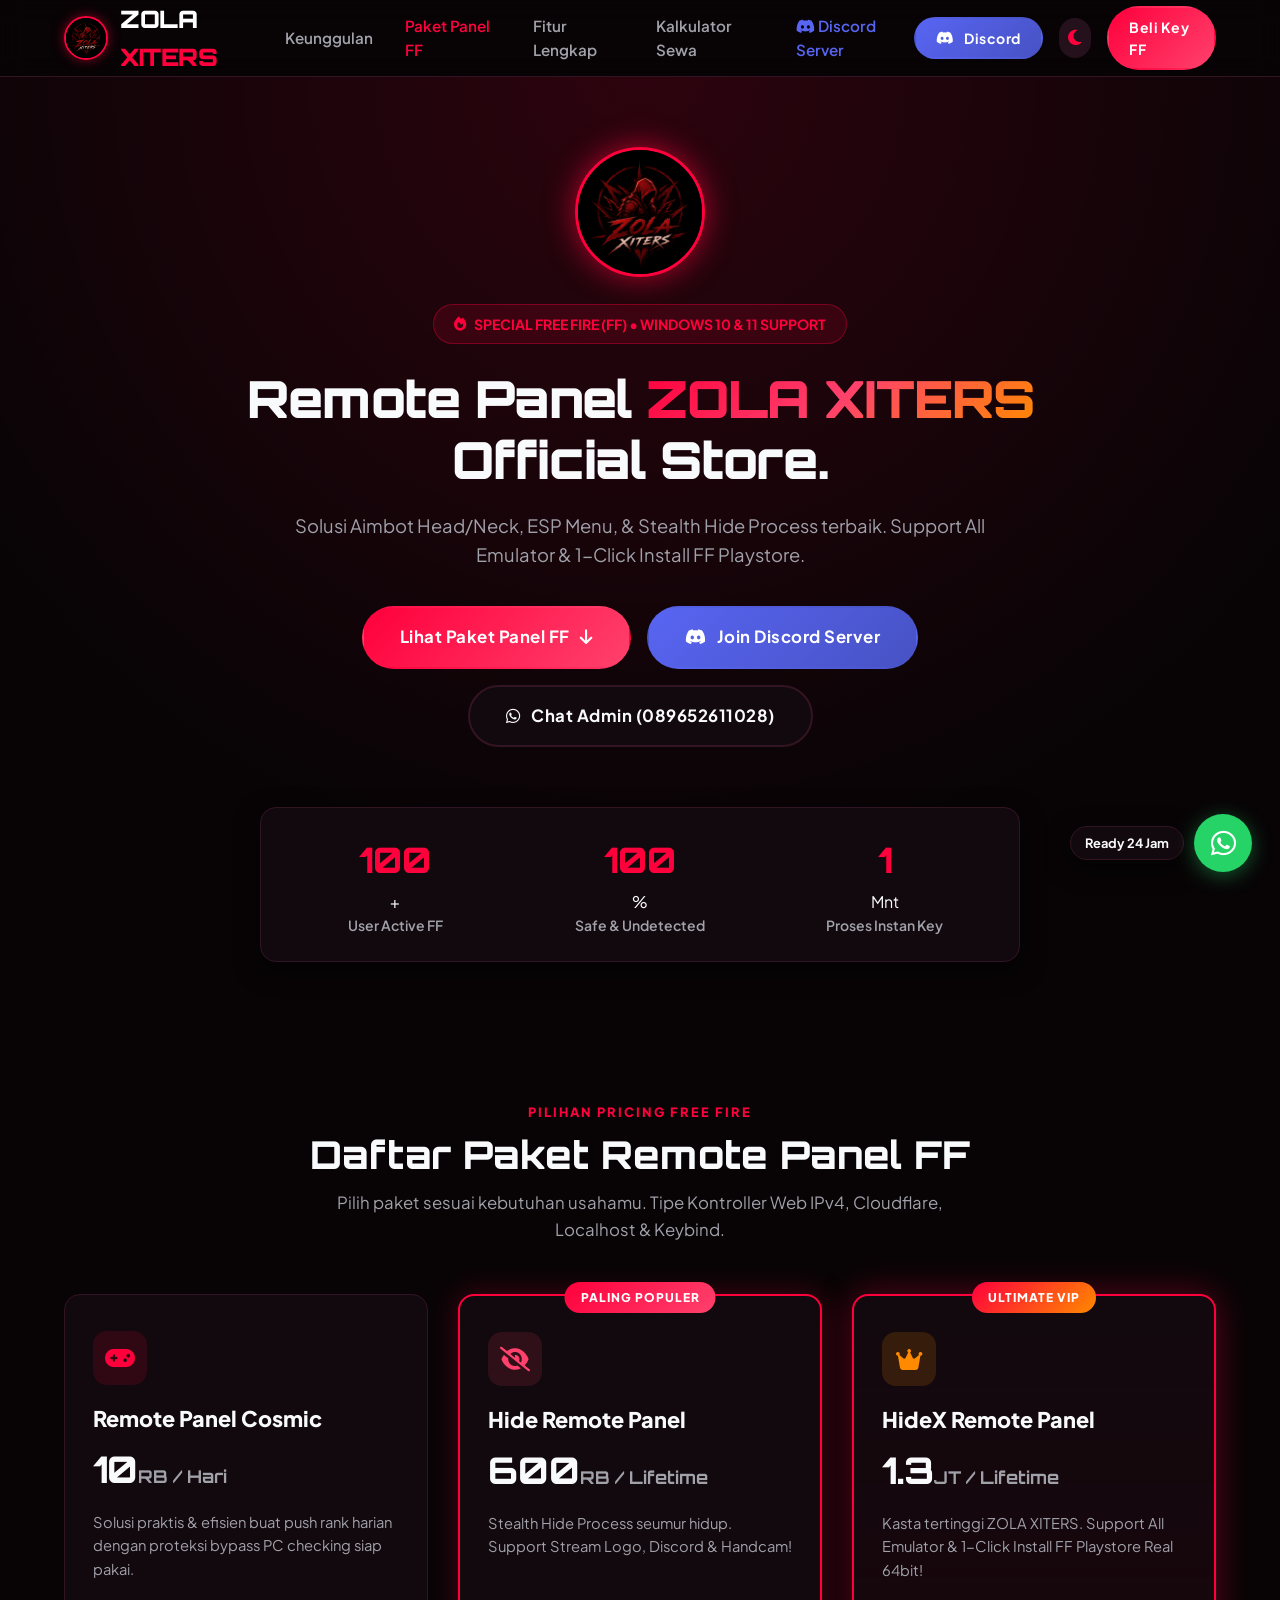
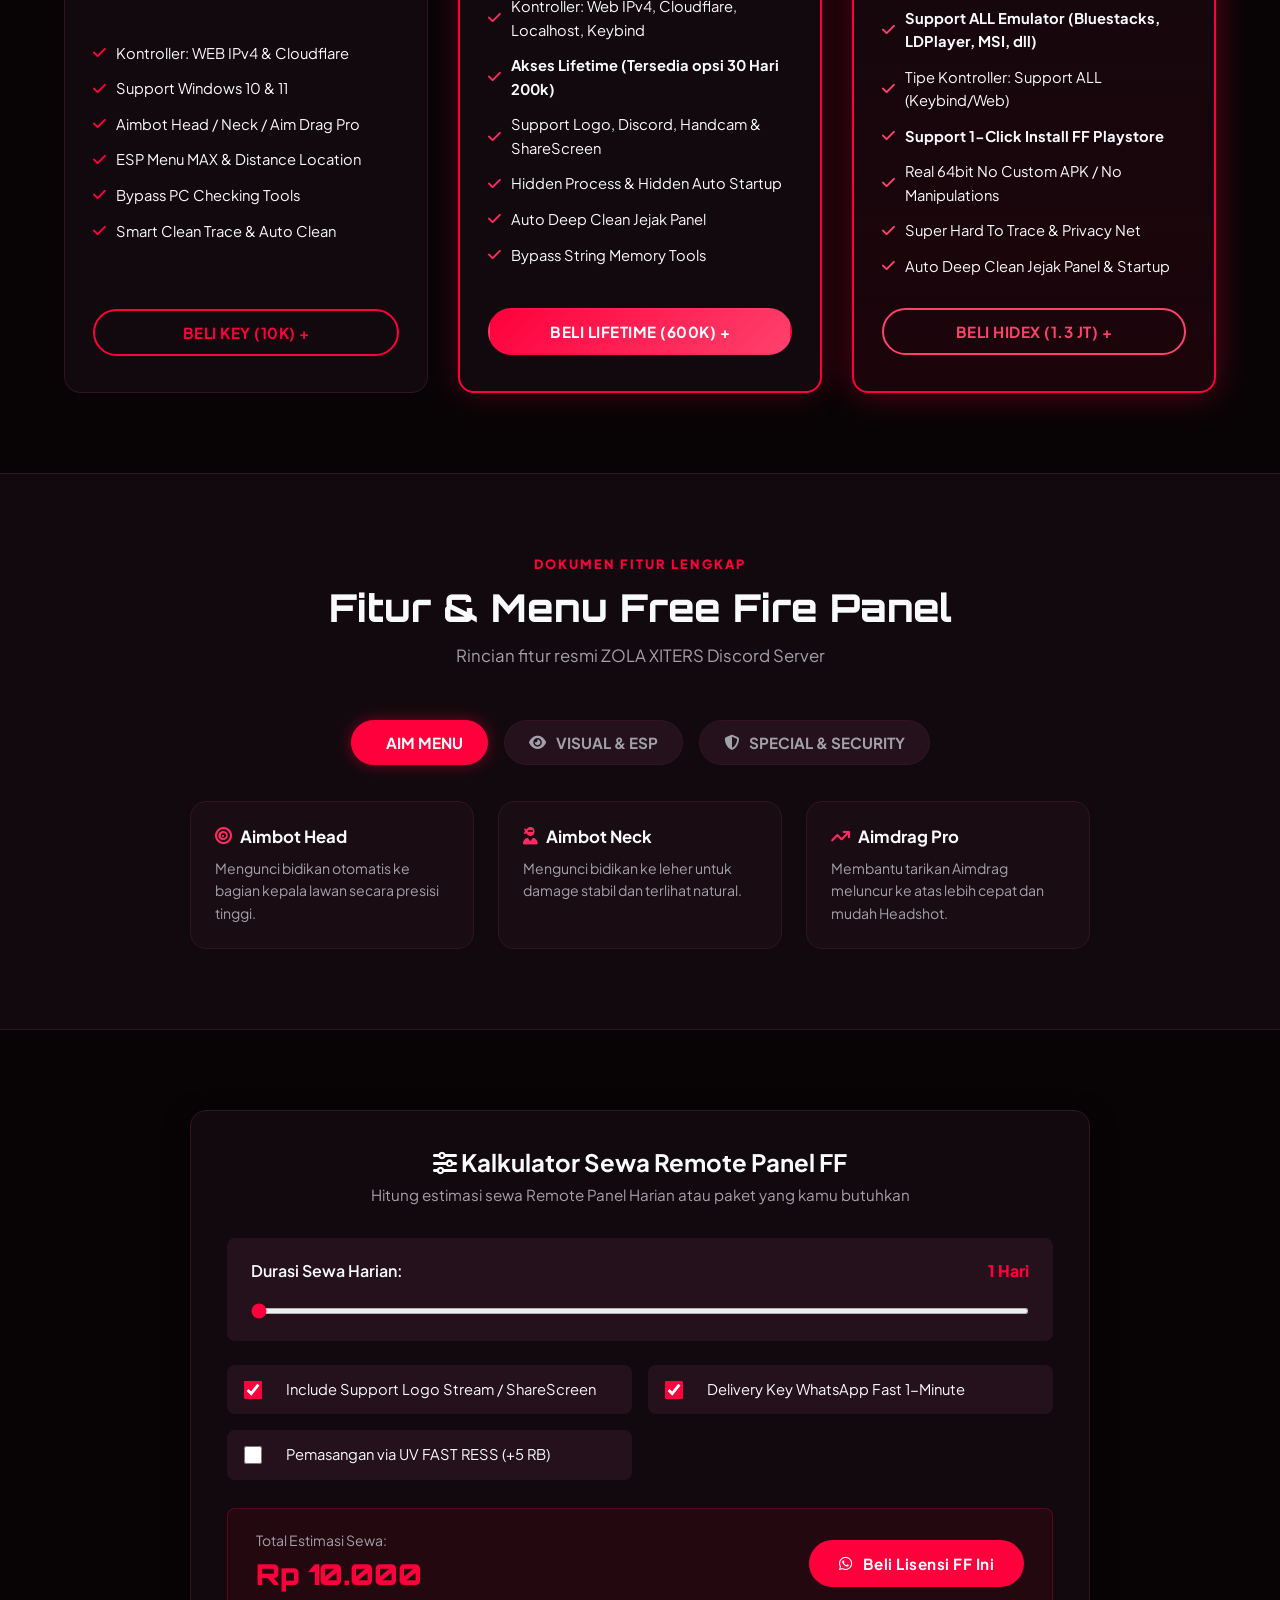
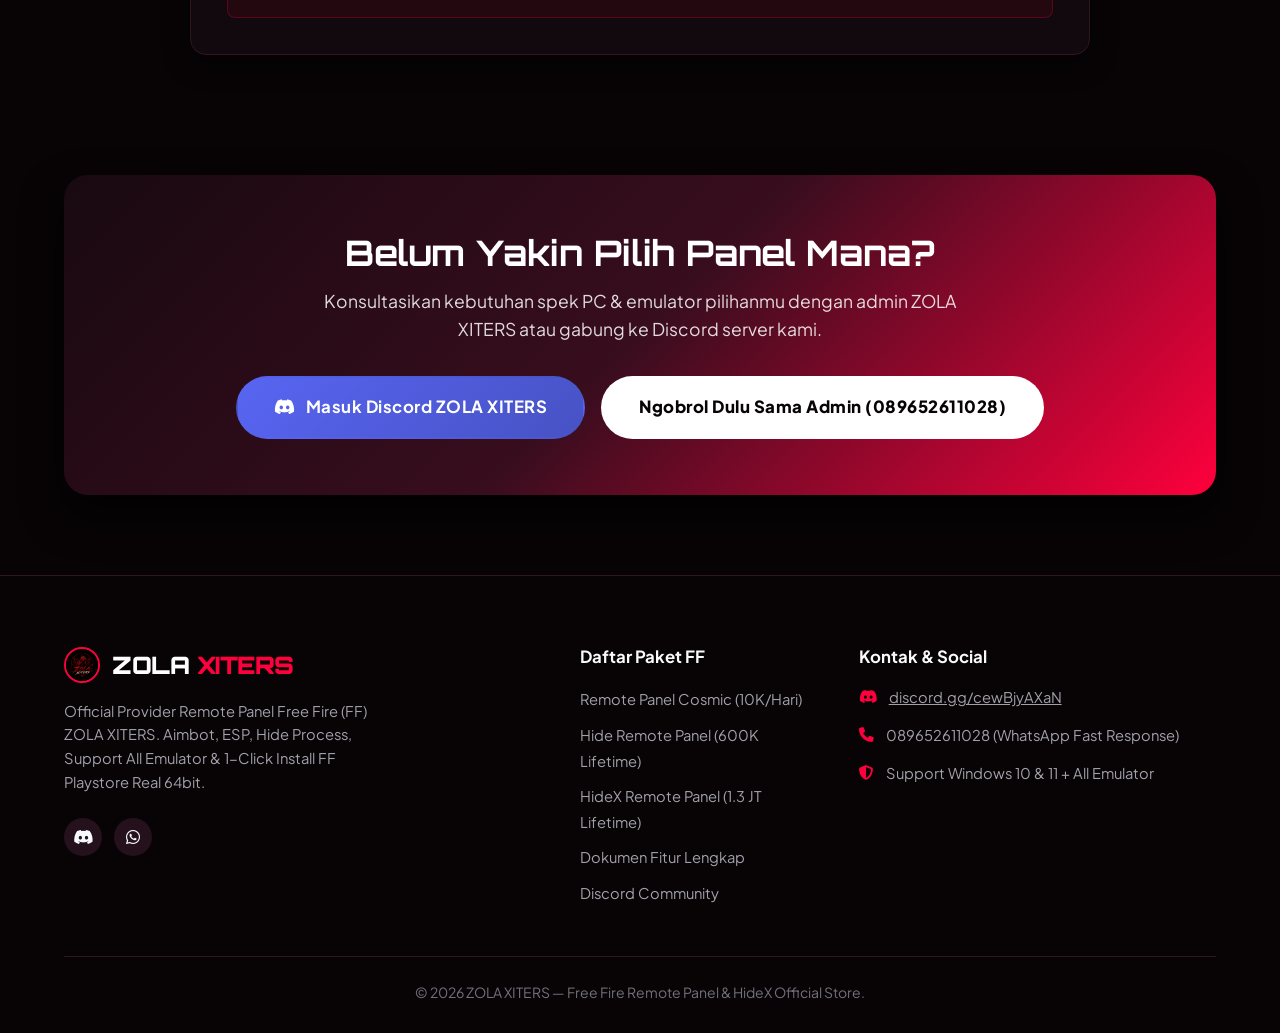
==== commit eebcea02: "Add files via upload" ====
--- a/index.html
+++ b/index.html
@@ -13,6 +13,8 @@
     <link rel="stylesheet" href="https://cdnjs.cloudflare.com/ajax/libs/font-awesome/6.5.1/css/all.min.css">
     <!-- Custom Styles -->
     <link rel="stylesheet" href="style.css">
+    <link rel="icon" type="image/png" href="logo.png">
+
 </head>
 <body>
 
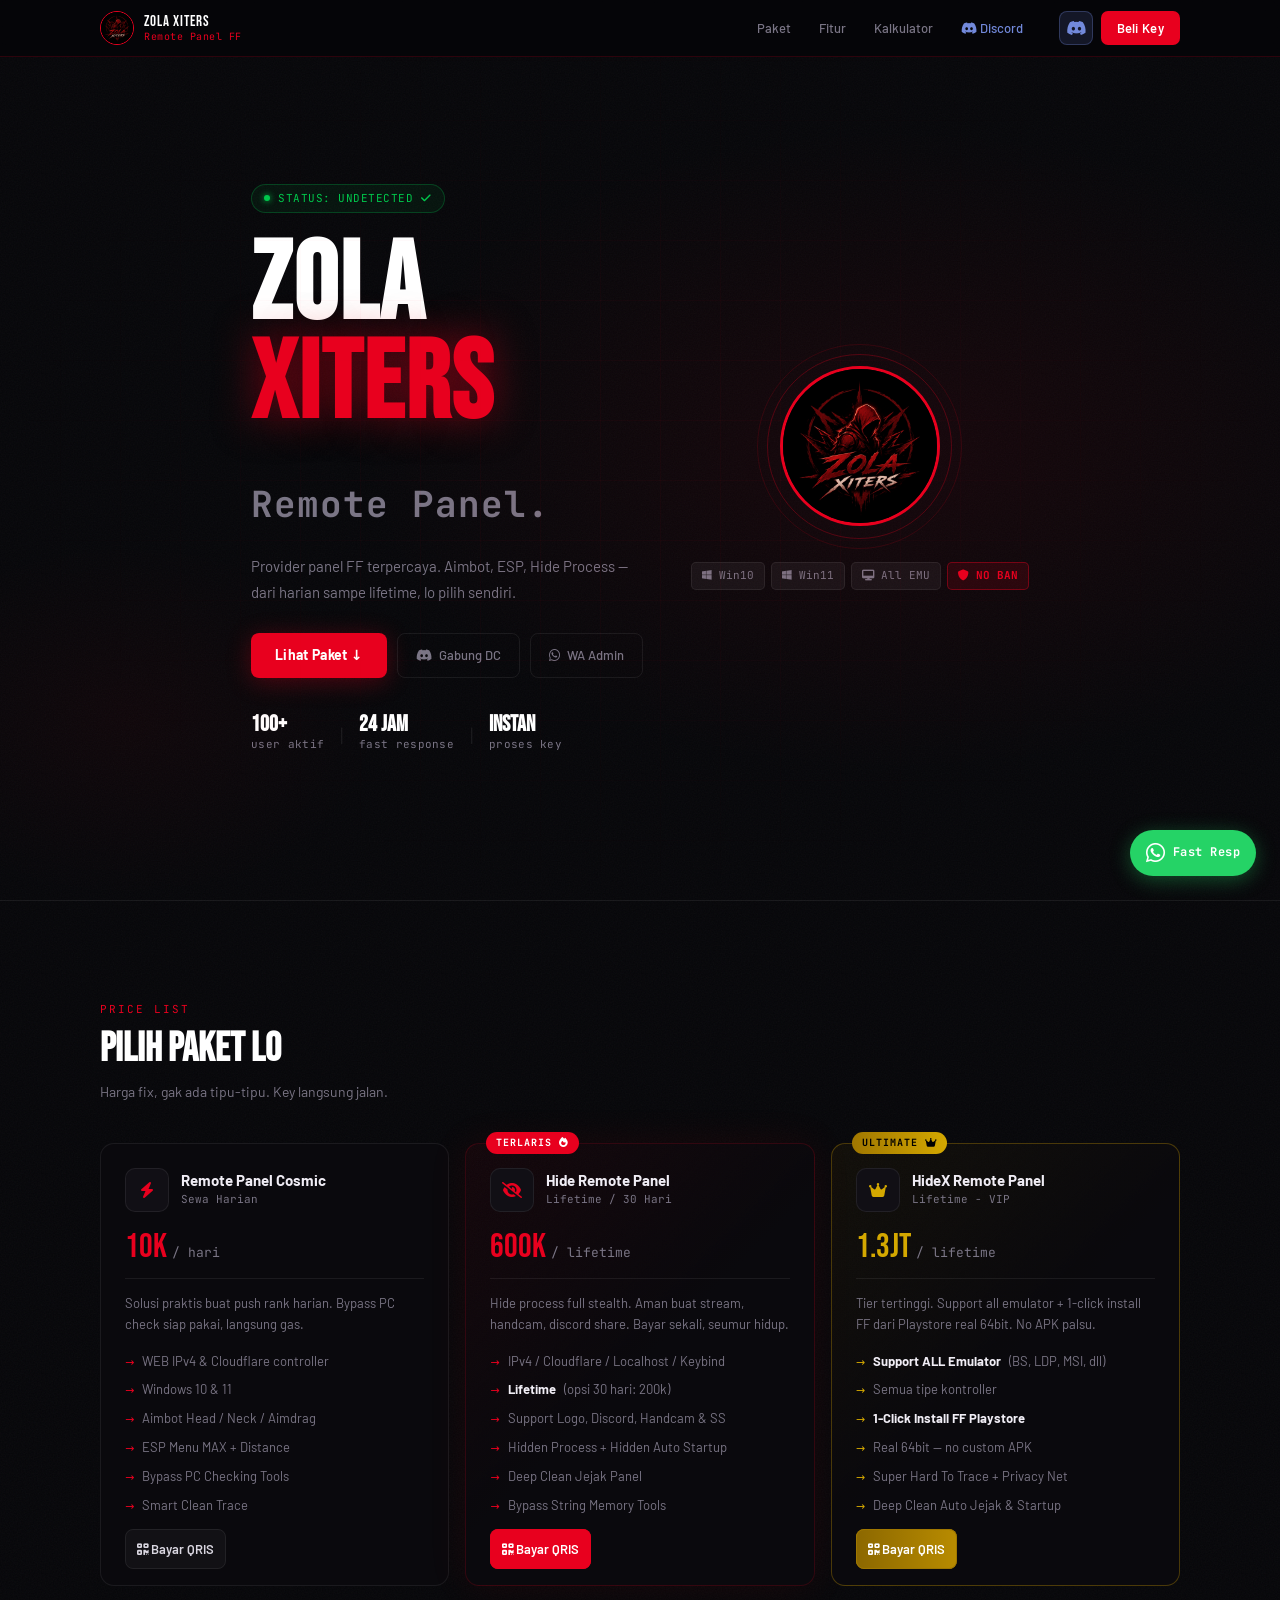
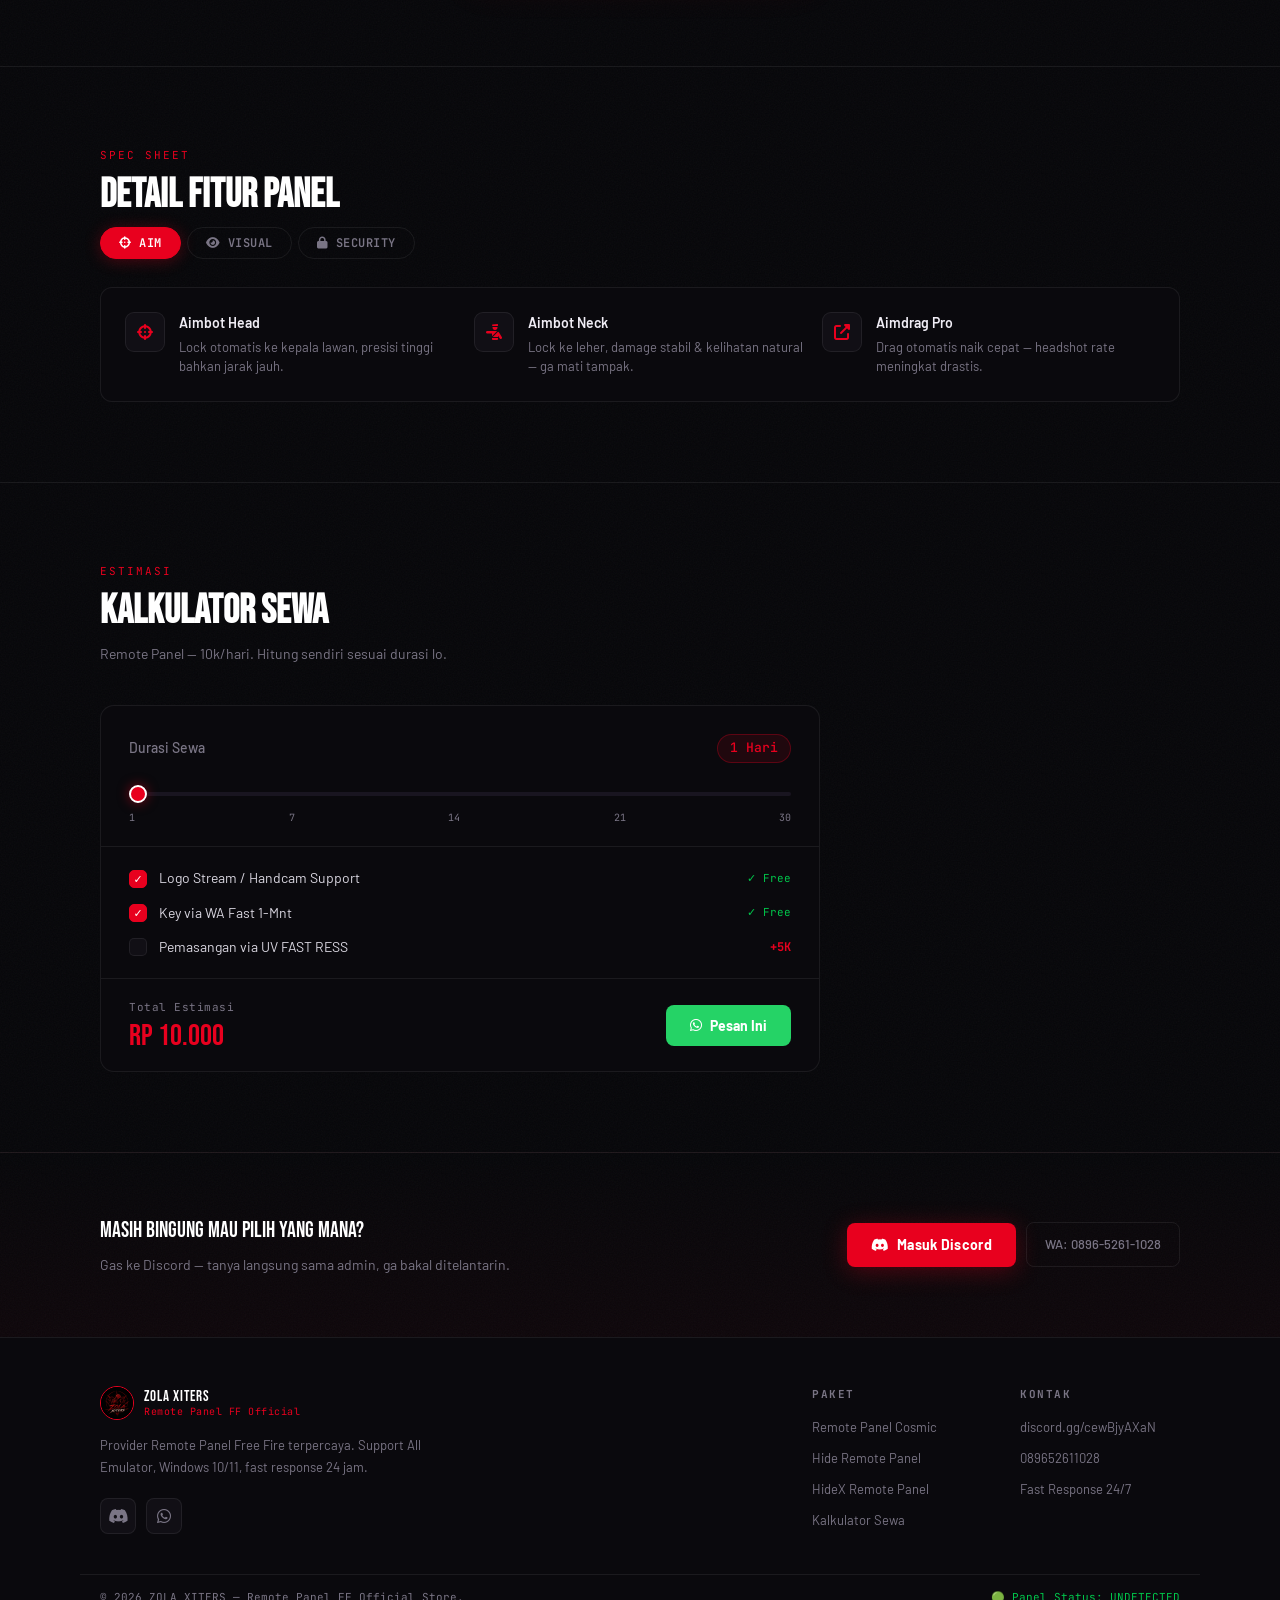
==== commit f79eebd8: "Add files via upload" ====
--- a/index.html
+++ b/index.html
@@ -3,445 +3,437 @@
 <head>
     <meta charset="UTF-8">
     <meta name="viewport" content="width=device-width, initial-scale=1.0">
-    <title>ZOLA XITERS - Free Fire Remote Panel & HideX Official Store</title>
-    <meta name="description" content="Official Store Remote Panel Free Fire (FF) ZOLA XITERS. Tersedia Remote Panel Cosmic, Hide Remote Panel, dan HideX Remote Panel 100% Support All Emulator & Windows 10/11.">
-    <!-- Google Fonts -->
+    <title>ZOLA XITERS | Remote Panel FF</title>
+    <meta name="description" content="ZOLA XITERS — Remote Panel Free Fire, Hide Remote, HideX. Support All Emulator. Harga mulai 10k/hari.">
     <link rel="preconnect" href="https://fonts.googleapis.com">
-    <link rel="preconnect" href="https://fonts.gstatic.com" crossorigin>
-    <link href="https://fonts.googleapis.com/css2?family=Plus+Jakarta+Sans:wght@400;500;600;700;800&family=Orbitron:wght@600;800;900&display=swap" rel="stylesheet">
-    <!-- Font Awesome Icons -->
+    <link href="https://fonts.googleapis.com/css2?family=Bebas+Neue&family=Barlow:wght@400;500;600;700&family=Barlow+Condensed:wght@600;700;800&family=JetBrains+Mono:wght@400;500;700&display=swap" rel="stylesheet">
     <link rel="stylesheet" href="https://cdnjs.cloudflare.com/ajax/libs/font-awesome/6.5.1/css/all.min.css">
-    <!-- Custom Styles -->
     <link rel="stylesheet" href="style.css">
-    <link rel="icon" type="image/png" href="logo.png">
-
 </head>
 <body>
 
-    <!-- Header / Navigation -->
-    <header class="navbar-header" id="header">
-        <div class="container navbar-container">
-            <a href="#" class="brand-logo">
-                <img src="logo.jpg" alt="ZOLA XITERS Logo" class="nav-logo-img">
-                <span class="logo-text">ZOLA<span class="logo-dot"> XITERS</span></span>
+<!-- ======= NAVBAR ======= -->
+<nav class="topbar">
+    <div class="wrap topbar-inner">
+        <a href="#" class="site-brand">
+            <img src="logo.jpg" alt="ZOLA XITERS" class="brand-pfp">
+            <div>
+                <span class="brand-name">ZOLA XITERS</span>
+                <span class="brand-tag">Remote Panel FF</span>
+            </div>
+        </a>
+        <div class="topbar-links">
+            <a href="#produk">Paket</a>
+            <a href="#fitur">Fitur</a>
+            <a href="#kalkulator">Kalkulator</a>
+            <a href="https://discord.gg/cewBjyAXaN" target="_blank" class="link-dc"><i class="fa-brands fa-discord"></i> Discord</a>
+        </div>
+        <div class="topbar-cta">
+            <a href="https://discord.gg/cewBjyAXaN" target="_blank" class="btn-dc"><i class="fa-brands fa-discord"></i></a>
+            <a href="#produk" class="btn-buy">Beli Key</a>
+        </div>
+    </div>
+</nav>
+
+<!-- ======= HERO ======= -->
+<section class="hero" id="tentang">
+    <div class="hero-noise"></div>
+    <div class="wrap hero-inner">
+        <div class="hero-left">
+            <div class="status-pill">
+                <span class="dot-live"></span>
+                <span>STATUS: UNDETECTED</span>
+                <i class="fa-solid fa-check"></i>
+            </div>
+            <h1>ZOLA<br><span class="red-stroke">XITERS</span><br><em>Remote Panel.</em></h1>
+            <p class="hero-desc">
+                Provider panel FF terpercaya. Aimbot, ESP, Hide Process —<br>
+                dari harian sampe lifetime, lo pilih sendiri.
+            </p>
+            <div class="hero-actions">
+                <a href="#produk" class="btn-main">Lihat Paket ↓</a>
+                <a href="https://discord.gg/cewBjyAXaN" target="_blank" class="btn-ghost"><i class="fa-brands fa-discord"></i> Gabung DC</a>
+                <a href="https://wa.me/6289652611028?text=Halo%20ZOLA%20XITERS,%20mau%20tanya%20Remote%20Panel%20FF" target="_blank" class="btn-ghost"><i class="fa-brands fa-whatsapp"></i> WA Admin</a>
+            </div>
+            <div class="hero-meta">
+                <div class="meta-item">
+                    <strong>100+</strong>
+                    <span>user aktif</span>
+                </div>
+                <div class="meta-sep">|</div>
+                <div class="meta-item">
+                    <strong>24 jam</strong>
+                    <span>fast response</span>
+                </div>
+                <div class="meta-sep">|</div>
+                <div class="meta-item">
+                    <strong>Instan</strong>
+                    <span>proses key</span>
+                </div>
+            </div>
+        </div>
+        <div class="hero-right">
+            <div class="pfp-wrap">
+                <img src="logo.jpg" alt="ZOLA XITERS" class="hero-pfp">
+                <div class="pfp-ring"></div>
+                <div class="pfp-ring pfp-ring-2"></div>
+            </div>
+            <div class="hero-badges">
+                <span class="hbadge"><i class="fa-brands fa-windows"></i> Win10</span>
+                <span class="hbadge"><i class="fa-brands fa-windows"></i> Win11</span>
+                <span class="hbadge"><i class="fa-solid fa-desktop"></i> All EMU</span>
+                <span class="hbadge hbadge-red"><i class="fa-solid fa-shield"></i> NO BAN</span>
+            </div>
+        </div>
+    </div>
+</section>
+
+<!-- ======= PRODUK ======= -->
+<section class="produk-section" id="produk">
+    <div class="wrap">
+        <div class="section-label">PRICE LIST</div>
+        <h2 class="section-title">Pilih Paket Lo</h2>
+        <p class="section-sub">Harga fix, gak ada tipu-tipu. Key langsung jalan.</p>
+
+        <div class="cards-row">
+
+            <!-- COSMIC -->
+            <div class="pcard">
+                <div class="pcard-top">
+                    <div class="pcard-icon"><i class="fa-solid fa-bolt"></i></div>
+                    <div>
+                        <div class="pcard-name">Remote Panel Cosmic</div>
+                        <div class="pcard-type">Sewa Harian</div>
+                    </div>
+                </div>
+                <div class="pcard-price">
+                    <span class="price-big">10K</span>
+                    <span class="price-per">/ hari</span>
+                </div>
+                <div class="pcard-desc">
+                    Solusi praktis buat push rank harian. Bypass PC check siap pakai, langsung gas.
+                </div>
+                <ul class="pcard-list">
+                    <li>WEB IPv4 & Cloudflare controller</li>
+                    <li>Windows 10 & 11</li>
+                    <li>Aimbot Head / Neck / Aimdrag</li>
+                    <li>ESP Menu MAX + Distance</li>
+                    <li>Bypass PC Checking Tools</li>
+                    <li>Smart Clean Trace</li>
+                </ul>
+                <a href="payment.html" class="pcard-btn">
+                    <i class="fa-solid fa-qrcode"></i> Bayar QRIS
+                </a>
+            </div>
+
+            <!-- HIDE REMOTE (POPULAR) -->
+            <div class="pcard pcard-hot">
+                <div class="hot-label">TERLARIS <i class="fa-solid fa-fire"></i></div>
+                <div class="pcard-top">
+                    <div class="pcard-icon"><i class="fa-solid fa-eye-slash"></i></div>
+                    <div>
+                        <div class="pcard-name">Hide Remote Panel</div>
+                        <div class="pcard-type">Lifetime / 30 Hari</div>
+                    </div>
+                </div>
+                <div class="pcard-price">
+                    <span class="price-big">600K</span>
+                    <span class="price-per">/ lifetime</span>
+                </div>
+                <div class="pcard-desc">
+                    Hide process full stealth. Aman buat stream, handcam, discord share. Bayar sekali, seumur hidup.
+                </div>
+                <ul class="pcard-list">
+                    <li>IPv4 / Cloudflare / Localhost / Keybind</li>
+                    <li><b>Lifetime</b> (opsi 30 hari: 200k)</li>
+                    <li>Support Logo, Discord, Handcam & SS</li>
+                    <li>Hidden Process + Hidden Auto Startup</li>
+                    <li>Deep Clean Jejak Panel</li>
+                    <li>Bypass String Memory Tools</li>
+                </ul>
+                <a href="payment.html" class="pcard-btn pcard-btn-hot">
+                    <i class="fa-solid fa-qrcode"></i> Bayar QRIS
+                </a>
+            </div>
+
+            <!-- HIDEX VIP -->
+            <div class="pcard pcard-vip">
+                <div class="vip-label">ULTIMATE <i class="fa-solid fa-crown"></i></div>
+                <div class="pcard-top">
+                    <div class="pcard-icon"><i class="fa-solid fa-crown"></i></div>
+                    <div>
+                        <div class="pcard-name">HideX Remote Panel</div>
+                        <div class="pcard-type">Lifetime - VIP</div>
+                    </div>
+                </div>
+                <div class="pcard-price">
+                    <span class="price-big">1.3JT</span>
+                    <span class="price-per">/ lifetime</span>
+                </div>
+                <div class="pcard-desc">
+                    Tier tertinggi. Support all emulator + 1-click install FF dari Playstore real 64bit. No APK palsu.
+                </div>
+                <ul class="pcard-list">
+                    <li><b>Support ALL Emulator</b> (BS, LDP, MSI, dll)</li>
+                    <li>Semua tipe kontroller</li>
+                    <li><b>1-Click Install FF Playstore</b></li>
+                    <li>Real 64bit — no custom APK</li>
+                    <li>Super Hard To Trace + Privacy Net</li>
+                    <li>Deep Clean Auto Jejak & Startup</li>
+                </ul>
+                <a href="payment.html" class="pcard-btn pcard-btn-vip">
+                    <i class="fa-solid fa-qrcode"></i> Bayar QRIS
+                </a>
+            </div>
+
+        </div>
+    </div>
+</section>
+
+<!-- ======= FITUR DETAIL ======= -->
+<section class="fitur-section" id="fitur">
+    <div class="wrap">
+        <div class="section-label">SPEC SHEET</div>
+        <h2 class="section-title">Detail Fitur Panel</h2>
+
+        <div class="tab-nav" id="tabNav">
+            <button class="tab-pill active" data-for="t-aim"><i class="fa-solid fa-crosshairs"></i> AIM</button>
+            <button class="tab-pill" data-for="t-visual"><i class="fa-solid fa-eye"></i> VISUAL</button>
+            <button class="tab-pill" data-for="t-security"><i class="fa-solid fa-lock"></i> SECURITY</button>
+        </div>
+
+        <div class="tab-body" id="t-aim">
+            <div class="feat-grid">
+                <div class="feat-item">
+                    <span class="feat-icon"><i class="fa-solid fa-crosshairs"></i></span>
+                    <div>
+                        <strong>Aimbot Head</strong>
+                        <p>Lock otomatis ke kepala lawan, presisi tinggi bahkan jarak jauh.</p>
+                    </div>
+                </div>
+                <div class="feat-item">
+                    <span class="feat-icon"><i class="fa-solid fa-person-military-pointing"></i></span>
+                    <div>
+                        <strong>Aimbot Neck</strong>
+                        <p>Lock ke leher, damage stabil & kelihatan natural — ga mati tampak.</p>
+                    </div>
+                </div>
+                <div class="feat-item">
+                    <span class="feat-icon"><i class="fa-solid fa-up-right-from-square"></i></span>
+                    <div>
+                        <strong>Aimdrag Pro</strong>
+                        <p>Drag otomatis naik cepat — headshot rate meningkat drastis.</p>
+                    </div>
+                </div>
+            </div>
+        </div>
+
+        <div class="tab-body hidden" id="t-visual">
+            <div class="feat-grid">
+                <div class="feat-item">
+                    <span class="feat-icon"><i class="fa-solid fa-box"></i></span>
+                    <div>
+                        <strong>ESP Menu MAX</strong>
+                        <p>Posisi musuh, nama, jarak — semua kelihatan walau tembok tebal.</p>
+                    </div>
+                </div>
+                <div class="feat-item">
+                    <span class="feat-icon"><i class="fa-solid fa-eye-slash"></i></span>
+                    <div>
+                        <strong>Hidden ESP</strong>
+                        <p>ESP ga bocor ke rekaman, handcam, atau discord screen share.</p>
+                    </div>
+                </div>
+                <div class="feat-item">
+                    <span class="feat-icon"><i class="fa-solid fa-video-slash"></i></span>
+                    <div>
+                        <strong>Streamproof Mode</strong>
+                        <p>Aman live stream YouTube & TikTok — penonton ga bakal lihat menu.</p>
+                    </div>
+                </div>
+            </div>
+        </div>
+
+        <div class="tab-body hidden" id="t-security">
+            <div class="feat-grid">
+                <div class="feat-item">
+                    <span class="feat-icon"><i class="fa-solid fa-desktop"></i></span>
+                    <div>
+                        <strong>Support All Emulator</strong>
+                        <p>Bluestacks 4/5, LDPlayer 9, MSI, SmartGaGa, Nox — semua support.</p>
+                    </div>
+                </div>
+                <div class="feat-item">
+                    <span class="feat-icon"><i class="fa-solid fa-mobile-screen"></i></span>
+                    <div>
+                        <strong>1-Click FF Playstore</strong>
+                        <p>Install langsung dari Playstore — real 64bit, bukan APK bajakan.</p>
+                    </div>
+                </div>
+                <div class="feat-item">
+                    <span class="feat-icon"><i class="fa-solid fa-shield-halved"></i></span>
+                    <div>
+                        <strong>Privacy Net + Hard Trace</strong>
+                        <p>Bypass string memory, enkripsi Privacy Net, trace hardening Indonesia.</p>
+                    </div>
+                </div>
+            </div>
+        </div>
+    </div>
+</section>
+
+<!-- ======= KALKULATOR ======= -->
+<section class="calc-section" id="kalkulator">
+    <div class="wrap">
+        <div class="section-label">ESTIMASI</div>
+        <h2 class="section-title">Kalkulator Sewa</h2>
+        <p class="section-sub">Remote Panel — 10k/hari. Hitung sendiri sesuai durasi lo.</p>
+
+        <div class="calc-box">
+            <div class="calc-top">
+                <div class="calc-slider-wrap">
+                    <div class="slider-label">
+                        <span>Durasi Sewa</span>
+                        <span id="dayLabel" class="day-badge">1 Hari</span>
+                    </div>
+                    <input type="range" id="daySlider" min="1" max="30" value="1" step="1">
+                    <div class="slider-marks">
+                        <span>1</span><span>7</span><span>14</span><span>21</span><span>30</span>
+                    </div>
+                </div>
+            </div>
+
+            <div class="calc-addons">
+                <label class="addon-row">
+                    <input type="checkbox" id="optStream" checked>
+                    <span class="addon-check"></span>
+                    <span class="addon-text">Logo Stream / Handcam Support</span>
+                    <span class="addon-free">✓ Free</span>
+                </label>
+                <label class="addon-row">
+                    <input type="checkbox" id="optKey" checked>
+                    <span class="addon-check"></span>
+                    <span class="addon-text">Key via WA Fast 1-Mnt</span>
+                    <span class="addon-free">✓ Free</span>
+                </label>
+                <label class="addon-row">
+                    <input type="checkbox" id="optUv">
+                    <span class="addon-check"></span>
+                    <span class="addon-text">Pemasangan via UV FAST RESS</span>
+                    <span class="addon-price">+5K</span>
+                </label>
+            </div>
+
+            <div class="calc-result">
+                <div class="result-left">
+                    <span class="result-label">Total Estimasi</span>
+                    <div class="result-price" id="resultPrice">Rp 10.000</div>
+                </div>
+                <button class="btn-order-calc" id="calcOrder">
+                    <i class="fa-brands fa-whatsapp"></i> Pesan Ini
+                </button>
+            </div>
+        </div>
+    </div>
+</section>
+
+<!-- ======= CTA BOTTOM ======= -->
+<section class="cta-bottom">
+    <div class="wrap cta-inner">
+        <div class="cta-left">
+            <div class="cta-question">Masih bingung mau pilih yang mana?</div>
+            <div class="cta-note">Gas ke Discord — tanya langsung sama admin, ga bakal ditelantarin.</div>
+        </div>
+        <div class="cta-right">
+            <a href="https://discord.gg/cewBjyAXaN" target="_blank" class="btn-main"><i class="fa-brands fa-discord"></i> Masuk Discord</a>
+            <a href="https://wa.me/6289652611028?text=Halo%20Admin%20ZOLA%20XITERS,%20mau%20konsultasi" target="_blank" class="btn-ghost">WA: 0896-5261-1028</a>
+        </div>
+    </div>
+</section>
+
+<!-- ======= FOOTER ======= -->
+<footer class="site-footer">
+    <div class="wrap footer-inner">
+        <div class="footer-left">
+            <a href="#" class="site-brand">
+                <img src="logo.jpg" alt="logo" class="brand-pfp">
+                <div>
+                    <span class="brand-name">ZOLA XITERS</span>
+                    <span class="brand-tag">Remote Panel FF Official</span>
+                </div>
             </a>
-            
-            <nav class="nav-menu" id="navMenu">
-                <a href="#fitur" class="nav-link">Keunggulan</a>
-                <a href="#produk" class="nav-link active">Paket Panel FF</a>
-                <a href="#detail-fitur" class="nav-link">Fitur Lengkap</a>
-                <a href="#kalkulator" class="nav-link">Kalkulator Sewa</a>
-                <a href="https://discord.gg/cewBjyAXaN" target="_blank" class="nav-link text-discord"><i class="fa-brands fa-discord"></i> Discord Server</a>
-            </nav>
-
-            <div class="nav-actions">
-                <a href="https://discord.gg/cewBjyAXaN" target="_blank" class="btn btn-discord btn-sm" title="Join Discord ZOLA XITERS">
-                    <i class="fa-brands fa-discord"></i> Discord
-                </a>
-                <button class="theme-toggle" id="themeToggle" title="Ubah Mode Visual">
-                    <i class="fa-solid fa-moon"></i>
-                </button>
-                <a href="#produk" class="btn btn-primary btn-sm btn-glow">Beli Key FF</a>
-            </div>
-        </div>
-    </header>
-
-    <!-- Main Content -->
-    <main>
-        <!-- Hero Section -->
-        <section class="hero-section" id="fitur">
-            <div class="container hero-container">
-                <div class="hero-logo-box">
-                    <img src="logo.jpg" alt="ZOLA XITERS Emblem" class="hero-emblem-img">
-                </div>
-                <div class="hero-badge">
-                    <i class="fa-solid fa-fire text-red"></i> SPECIAL FREE FIRE (FF) • WINDOWS 10 & 11 SUPPORT
-                </div>
-                <h1 class="hero-title">
-                    Remote Panel <span class="gradient-text">ZOLA XITERS</span> Official Store.
-                </h1>
-                <p class="hero-subtitle">
-                    Solusi Aimbot Head/Neck, ESP Menu, & Stealth Hide Process terbaik. Support All Emulator & 1-Click Install FF Playstore.
-                </p>
-                <div class="hero-cta">
-                    <a href="#produk" class="btn btn-primary btn-lg">Lihat Paket Panel FF <i class="fa-solid fa-arrow-down"></i></a>
-                    <a href="https://discord.gg/cewBjyAXaN" target="_blank" class="btn btn-discord btn-lg">
-                        <i class="fa-brands fa-discord"></i> Join Discord Server
-                    </a>
-                    <a href="https://wa.me/6289652611028?text=Halo%20Admin%20ZOLA%20XITERS,%20saya%20mau%20tanya%20Remote%20Panel%20Free%20Fire" target="_blank" class="btn btn-secondary btn-lg">
-                        <i class="fa-brands fa-whatsapp"></i> Chat Admin (089652611028)
-                    </a>
-                </div>
-
-                <div class="hero-stats">
-                    <div class="stat-card">
-                        <span class="stat-number" data-target="100">0</span>+
-                        <span class="stat-label">User Active FF</span>
-                    </div>
-                    <div class="stat-card">
-                        <span class="stat-number" data-target="100">0</span>%
-                        <span class="stat-label">Safe & Undetected</span>
-                    </div>
-                    <div class="stat-card">
-                        <span class="stat-number" data-target="1">0</span>Mnt
-                        <span class="stat-label">Proses Instan Key</span>
-                    </div>
-                </div>
-            </div>
-        </section>
-
-        <!-- Pricing Section (Remote Panel, Hide Remote, HideX) -->
-        <section class="pricing-section" id="produk">
-            <div class="container">
-                <div class="section-header text-center">
-                    <span class="section-tag">PILIHAN PRICING FREE FIRE</span>
-                    <h2 class="section-title">Daftar Paket Remote Panel FF</h2>
-                    <p class="section-desc">
-                        Pilih paket sesuai kebutuhan usahamu. Tipe Kontroller Web IPv4, Cloudflare, Localhost & Keybind.
-                    </p>
-                </div>
-
-                <!-- Pricing Cards Grid -->
-                <div class="pricing-grid">
-                    
-                    <!-- Card 1: Remote Panel Cosmic -->
-                    <div class="pricing-card card-flexible">
-                        <div class="pricing-card-header">
-                            <div class="card-icon blue-icon">
-                                <i class="fa-solid fa-gamepad"></i>
-                            </div>
-                            <h3 class="package-name">Remote Panel Cosmic</h3>
-                            <div class="package-price">10<span class="price-unit">RB / Hari</span></div>
-                            <p class="package-desc">
-                                Solusi praktis & efisien buat push rank harian dengan proteksi bypass PC checking siap pakai.
-                            </p>
-                        </div>
-
-                        <ul class="package-features">
-                            <li><i class="fa-solid fa-check text-blue"></i> Kontroller: WEB IPv4 & Cloudflare</li>
-                            <li><i class="fa-solid fa-check text-blue"></i> Support Windows 10 & 11</li>
-                            <li><i class="fa-solid fa-check text-blue"></i> Aimbot Head / Neck / Aim Drag Pro</li>
-                            <li><i class="fa-solid fa-check text-blue"></i> ESP Menu MAX & Distance Location</li>
-                            <li><i class="fa-solid fa-check text-blue"></i> Bypass PC Checking Tools</li>
-                            <li><i class="fa-solid fa-check text-blue"></i> Smart Clean Trace & Auto Clean</li>
-                        </ul>
-
-                        <div class="pricing-card-footer">
-                            <button class="btn btn-outline-blue btn-full open-modal" data-package="Remote Panel FF (10k/Hari)" data-price="Rp 10.000 / Hari">
-                                BELI KEY (10K) +
-                            </button>
-                        </div>
-                    </div>
-
-                    <!-- Card 2: Hide Remote Panel (600K Lifetime - Popular) -->
-                    <div class="pricing-card card-hemat popular">
-                        <div class="popular-badge">PALING POPULER</div>
-                        <div class="pricing-card-header">
-                            <div class="card-icon cyan-icon">
-                                <i class="fa-solid fa-eye-slash"></i>
-                            </div>
-                            <h3 class="package-name">Hide Remote Panel</h3>
-                            <div class="package-price">600<span class="price-unit">RB / Lifetime</span></div>
-                            <p class="package-desc">
-                                Stealth Hide Process seumur hidup. Support Stream Logo, Discord & Handcam!
-                            </p>
-                        </div>
-
-                        <ul class="package-features">
-                            <li><i class="fa-solid fa-check text-cyan"></i> Kontroller: Web IPv4, Cloudflare, Localhost, Keybind</li>
-                            <li><i class="fa-solid fa-check text-cyan"></i> <b>Akses Lifetime (Tersedia opsi 30 Hari 200k)</b></li>
-                            <li><i class="fa-solid fa-check text-cyan"></i> Support Logo, Discord, Handcam & ShareScreen</li>
-                            <li><i class="fa-solid fa-check text-cyan"></i> Hidden Process & Hidden Auto Startup</li>
-                            <li><i class="fa-solid fa-check text-cyan"></i> Auto Deep Clean Jejak Panel</li>
-                            <li><i class="fa-solid fa-check text-cyan"></i> Bypass String Memory Tools</li>
-                        </ul>
-
-                        <div class="pricing-card-footer">
-                            <button class="btn btn-primary btn-full open-modal" data-package="Hide Remote FF (600k Lifetime)" data-price="Rp 600.000 Lifetime">
-                                BELI LIFETIME (600K) +
-                            </button>
-                        </div>
-                    </div>
-
-                    <!-- Card 3: HideX Remote Panel (1.3JT - Ultimate VIP) -->
-                    <div class="pricing-card card-combo ultimate">
-                        <div class="ultimate-badge">ULTIMATE VIP</div>
-                        <div class="pricing-card-header">
-                            <div class="card-icon crown-icon">
-                                <i class="fa-solid fa-crown"></i>
-                            </div>
-                            <h3 class="package-name">HideX Remote Panel</h3>
-                            <div class="package-price">1.3<span class="price-unit">JT / Lifetime</span></div>
-                            <p class="package-desc">
-                                Kasta tertinggi ZOLA XITERS. Support All Emulator & 1-Click Install FF Playstore Real 64bit!
-                            </p>
-                        </div>
-
-                        <ul class="package-features">
-                            <li><i class="fa-solid fa-check text-indigo"></i> <b>Support ALL Emulator (Bluestacks, LDPlayer, MSI, dll)</b></li>
-                            <li><i class="fa-solid fa-check text-indigo"></i> Tipe Kontroller: Support ALL (Keybind/Web)</li>
-                            <li><i class="fa-solid fa-check text-indigo"></i> <b>Support 1-Click Install FF Playstore</b></li>
-                            <li><i class="fa-solid fa-check text-indigo"></i> Real 64bit No Custom APK / No Manipulations</li>
-                            <li><i class="fa-solid fa-check text-indigo"></i> Super Hard To Trace & Privacy Net</li>
-                            <li><i class="fa-solid fa-check text-indigo"></i> Auto Deep Clean Jejak Panel & Startup</li>
-                        </ul>
-
-                        <div class="pricing-card-footer">
-                            <button class="btn btn-outline-indigo btn-full open-modal" data-package="HideX Remote FF (1.3 Jt)" data-price="Rp 1.300.000 Lifetime">
-                                BELI HIDEX (1.3 JT) +
-                            </button>
-                        </div>
-                    </div>
-
-                </div>
-
-            </div>
-        </section>
-
-        <!-- Full Feature Specification Section -->
-        <section class="spec-section" id="detail-fitur">
-            <div class="container">
-                <div class="section-header text-center">
-                    <span class="section-tag">DOKUMEN FITUR LENGKAP</span>
-                    <h2 class="section-title">Fitur & Menu Free Fire Panel</h2>
-                    <p class="section-desc">Rincian fitur resmi ZOLA XITERS Discord Server</p>
-                </div>
-
-                <div class="features-tab-container">
-                    <div class="tab-buttons">
-                        <button class="tab-btn active" data-tab="tab-aim"><i class="fa-solid fa-crosshair"></i> AIM MENU</button>
-                        <button class="tab-btn" data-tab="tab-visual"><i class="fa-solid fa-eye"></i> VISUAL & ESP</button>
-                        <button class="tab-btn" data-tab="tab-special"><i class="fa-solid fa-shield-halved"></i> SPECIAL & SECURITY</button>
-                    </div>
-
-                    <div class="tab-content active" id="tab-aim">
-                        <div class="spec-grid">
-                            <div class="spec-card">
-                                <h5><i class="fa-solid fa-bullseye text-cyan"></i> Aimbot Head</h5>
-                                <p>Mengunci bidikan otomatis ke bagian kepala lawan secara presisi tinggi.</p>
-                            </div>
-                            <div class="spec-card">
-                                <h5><i class="fa-solid fa-user-ninja text-cyan"></i> Aimbot Neck</h5>
-                                <p>Mengunci bidikan ke leher untuk damage stabil dan terlihat natural.</p>
-                            </div>
-                            <div class="spec-card">
-                                <h5><i class="fa-solid fa-arrow-trend-up text-cyan"></i> Aimdrag Pro</h5>
-                                <p>Membantu tarikan Aimdrag meluncur ke atas lebih cepat dan mudah Headshot.</p>
-                            </div>
-                        </div>
-                    </div>
-
-                    <div class="tab-content" id="tab-visual">
-                        <div class="spec-grid">
-                            <div class="spec-card">
-                                <h5><i class="fa-solid fa-border-all text-indigo"></i> ESP Menu MAX</h5>
-                                <p>Menampilkan lokasi musuh, garis petunjuk, nama, dan jarak musuh.</p>
-                            </div>
-                            <div class="spec-card">
-                                <h5><i class="fa-solid fa-ghost text-indigo"></i> Hidden ESP Menu</h5>
-                                <p>Menu ESP tidak akan terdeteksi atau muncul pada rekaman layar / handcam.</p>
-                            </div>
-                            <div class="spec-card">
-                                <h5><i class="fa-solid fa-video text-indigo"></i> Support Logo Stream</h5>
-                                <p>Tampilan aman untuk live streaming YouTube / TikTok tanpa garis ESP bocor.</p>
-                            </div>
-                        </div>
-                    </div>
-
-                    <div class="tab-content" id="tab-special">
-                        <div class="spec-grid">
-                            <div class="spec-card">
-                                <h5><i class="fa-solid fa-desktop text-green"></i> Support All Emulator</h5>
-                                <p>Kompatibel penuh dengan Bluestacks 4/5, LDPlayer 9, MSI App Player, SmartGaGa, Nox, Memu, dll.</p>
-                            </div>
-                            <div class="spec-card">
-                                <h5><i class="fa-solid fa-download text-green"></i> 1-Click Install FF Playstore</h5>
-                                <p>Khusus HideX: Langsung install Free Fire dari Playstore (Real 64bit tanpa APK mod).</p>
-                            </div>
-                            <div class="spec-card">
-                                <h5><i class="fa-solid fa-user-shield text-green"></i> Super Hard To Trace & Privacy Net</h5>
-                                <p>Bypass PC checking tools, String Memory Tools, dan dilindungi enkripsi Privacy Net.</p>
-                            </div>
-                        </div>
-                    </div>
-                </div>
-
-            </div>
-        </section>
-
-        <!-- Custom License Calculator Widget -->
-        <section class="calculator-section" id="kalkulator">
-            <div class="container">
-                <div class="calculator-box">
-                    <div class="calculator-header">
-                        <h3><i class="fa-solid fa-sliders"></i> Kalkulator Sewa Remote Panel FF</h3>
-                        <p>Hitung estimasi sewa Remote Panel Harian atau paket yang kamu butuhkan</p>
-                    </div>
-
-                    <div class="calculator-body">
-                        <div class="calc-group">
-                            <div class="calc-label-row">
-                                <span>Durasi Sewa Harian:</span>
-                                <span id="daysVal" class="highlight-val">1 Hari</span>
-                            </div>
-                            <input type="range" id="daysCount" min="1" max="30" value="1" step="1" class="custom-range">
-                        </div>
-
-                        <div class="calc-options">
-                            <label class="checkbox-container">
-                                <input type="checkbox" id="optStream" checked>
-                                <span class="checkmark"></span>
-                                Include Support Logo Stream / ShareScreen
-                            </label>
-
-                            <label class="checkbox-container">
-                                <input type="checkbox" id="optExpressKey" checked>
-                                <span class="checkmark"></span>
-                                Delivery Key WhatsApp Fast 1-Minute
-                            </label>
-
-                            <label class="checkbox-container">
-                                <input type="checkbox" id="optUvFast">
-                                <span class="checkmark"></span>
-                                Pemasangan via UV FAST RESS (+5 RB)
-                            </label>
-                        </div>
-
-                        <div class="calc-result">
-                            <div class="result-text">
-                                <span class="res-label">Total Estimasi Sewa:</span>
-                                <div class="total-price" id="calcTotalPrice">Rp 10.000</div>
-                            </div>
-                            <button class="btn btn-success" id="calcOrderBtn">
-                                <i class="fa-brands fa-whatsapp"></i> Beli Lisensi FF Ini
-                            </button>
-                        </div>
-                    </div>
-                </div>
-            </div>
-        </section>
-
-        <!-- CTA Section -->
-        <section class="cta-banner-section" id="faq">
-            <div class="container">
-                <div class="cta-card">
-                    <h2 class="cta-title">Belum Yakin Pilih Panel Mana?</h2>
-                    <p class="cta-desc">
-                        Konsultasikan kebutuhan spek PC & emulator pilihanmu dengan admin ZOLA XITERS atau gabung ke Discord server kami.
-                    </p>
-                    <div class="cta-buttons">
-                        <a href="https://discord.gg/cewBjyAXaN" target="_blank" class="btn btn-discord btn-lg">
-                            <i class="fa-brands fa-discord"></i> Masuk Discord ZOLA XITERS
-                        </a>
-                        <a href="https://wa.me/6289652611028?text=Halo%20Admin%20ZOLA%20XITERS,%20saya%20mau%20konsultasi%20Remote%20Panel%20Free%20Fire" target="_blank" class="btn btn-light-blue btn-lg">
-                            Ngobrol Dulu Sama Admin (089652611028)
-                        </a>
-                    </div>
-                </div>
-            </div>
-        </section>
-    </main>
-
-    <!-- Footer -->
-    <footer class="site-footer">
-        <div class="container">
-            <div class="footer-grid">
-                
-                <div class="footer-brand">
-                    <a href="#" class="brand-logo footer-logo">
-                        <img src="logo.jpg" alt="ZOLA XITERS Footer Logo" class="footer-logo-img">
-                        <span class="logo-text">ZOLA<span class="logo-dot"> XITERS</span></span>
-                    </a>
-                    <p class="footer-about">
-                        Official Provider Remote Panel Free Fire (FF) ZOLA XITERS. Aimbot, ESP, Hide Process, Support All Emulator & 1-Click Install FF Playstore Real 64bit.
-                    </p>
-                    <div class="social-links">
-                        <a href="https://discord.gg/cewBjyAXaN" target="_blank" aria-label="Discord ZOLA XITERS"><i class="fa-brands fa-discord"></i></a>
-                        <a href="https://wa.me/6289652611028" target="_blank" aria-label="WhatsApp"><i class="fa-brands fa-whatsapp"></i></a>
-                    </div>
-                </div>
-
-                <div class="footer-links">
-                    <h5 class="footer-heading">Daftar Paket FF</h5>
-                    <ul>
-                        <li><a href="#produk">Remote Panel Cosmic (10K/Hari)</a></li>
-                        <li><a href="#produk">Hide Remote Panel (600K Lifetime)</a></li>
-                        <li><a href="#produk">HideX Remote Panel (1.3 JT Lifetime)</a></li>
-                        <li><a href="#detail-fitur">Dokumen Fitur Lengkap</a></li>
-                        <li><a href="https://discord.gg/cewBjyAXaN" target="_blank">Discord Community</a></li>
-                    </ul>
-                </div>
-
-                <div class="footer-contact">
-                    <h5 class="footer-heading">Kontak & Social</h5>
-                    <ul class="contact-list">
-                        <li>
-                            <i class="fa-brands fa-discord"></i>
-                            <a href="https://discord.gg/cewBjyAXaN" target="_blank"><u>discord.gg/cewBjyAXaN</u></a>
-                        </li>
-                        <li>
-                            <i class="fa-solid fa-phone"></i>
-                            <span>089652611028 (WhatsApp Fast Response)</span>
-                        </li>
-                        <li>
-                            <i class="fa-solid fa-shield-halved"></i>
-                            <span>Support Windows 10 & 11 + All Emulator</span>
-                        </li>
-                    </ul>
-                </div>
-
-            </div>
-
-            <div class="footer-bottom">
-                <p>&copy; 2026 ZOLA XITERS — Free Fire Remote Panel & HideX Official Store.</p>
-            </div>
-        </div>
-    </footer>
-
-    <!-- Floating WhatsApp Widget -->
-    <div class="wa-floating-container">
-        <div class="wa-badge">Ready 24 Jam</div>
-        <a href="https://wa.me/6289652611028?text=Halo%20Admin%20ZOLA%20XITERS,%20saya%20mau%20order%20Remote%20Panel%20FF" target="_blank" class="wa-floating-btn" aria-label="WhatsApp Chat">
-            <i class="fa-brands fa-whatsapp"></i>
-        </a>
-    </div>
-
-    <!-- Order Dialog Modal -->
-    <dialog id="orderModal" class="custom-modal">
-        <div class="modal-content">
-            <button class="modal-close" id="closeModal">&times;</button>
-            <div class="modal-header">
-                <span class="modal-badge" id="modalBadge">Paket FF Terpilih</span>
-                <h3 id="modalPackageTitle">Order Panel Free Fire</h3>
-                <p>Isi data untuk memproses Lisensi Remote Panel FF Anda langsung ke Admin ZOLA XITERS.</p>
-            </div>
-            <form id="orderForm">
-                <div class="form-group">
-                    <label for="clientName">Nama / ID Discord / WA</label>
-                    <input type="text" id="clientName" placeholder="Contoh: Rian FF" required>
-                </div>
-                <div class="form-group">
-                    <label for="windowsVer">Versi Windows PC & Emulator</label>
-                    <select id="windowsVer" required>
-                        <option value="Windows 10 + Bluestacks 5">Windows 10 + Bluestacks 5</option>
-                        <option value="Windows 10 + LDPlayer 9">Windows 10 + LDPlayer 9</option>
-                        <option value="Windows 11 + Bluestacks 5">Windows 11 + Bluestacks 5</option>
-                        <option value="Windows 11 + LDPlayer 9">Windows 11 + LDPlayer 9</option>
-                        <option value="MSI App Player / Lainnya">MSI App Player / Emulator Lain</option>
-                    </select>
-                </div>
-                <div class="form-group">
-                    <label for="clientNotes">Catatan / Pilihan Durasi (Opsional)</label>
-                    <textarea id="clientNotes" rows="2" placeholder="Contoh: Mau sewa 3 hari / Mau yang Lifetime..."></textarea>
-                </div>
-                <button type="submit" class="btn btn-success btn-full">
-                    <i class="fa-brands fa-whatsapp"></i> Kirim Order via WhatsApp (089652611028)
-                </button>
-            </form>
-        </div>
-    </dialog>
-
-    <!-- Custom JavaScript -->
-    <script src="app.js"></script>
+            <p class="footer-desc">Provider Remote Panel Free Fire terpercaya. Support All Emulator, Windows 10/11, fast response 24 jam.</p>
+            <div class="footer-social">
+                <a href="https://discord.gg/cewBjyAXaN" target="_blank" title="Discord"><i class="fa-brands fa-discord"></i></a>
+                <a href="https://wa.me/6289652611028" target="_blank" title="WhatsApp"><i class="fa-brands fa-whatsapp"></i></a>
+            </div>
+        </div>
+        <div class="footer-right">
+            <div class="footer-col">
+                <h5>Paket</h5>
+                <a href="#produk">Remote Panel Cosmic</a>
+                <a href="#produk">Hide Remote Panel</a>
+                <a href="#produk">HideX Remote Panel</a>
+                <a href="#kalkulator">Kalkulator Sewa</a>
+            </div>
+            <div class="footer-col">
+                <h5>Kontak</h5>
+                <a href="https://discord.gg/cewBjyAXaN" target="_blank">discord.gg/cewBjyAXaN</a>
+                <a href="https://wa.me/6289652611028" target="_blank">089652611028</a>
+                <span>Fast Response 24/7</span>
+            </div>
+        </div>
+    </div>
+    <div class="footer-bar">
+        <span>© 2026 ZOLA XITERS — Remote Panel FF Official Store.</span>
+        <span class="status-text">🟢 Panel Status: UNDETECTED</span>
+    </div>
+</footer>
+
+<!-- ======= WA FLOAT ======= -->
+<a href="https://wa.me/6289652611028?text=Halo%20ZOLA%20XITERS,%20mau%20order%20panel%20FF" target="_blank" class="wa-float" title="WA Admin">
+    <i class="fa-brands fa-whatsapp"></i>
+    <span class="wa-float-label">Fast Resp</span>
+</a>
+
+<!-- ======= ORDER MODAL ======= -->
+<dialog id="orderModal" class="order-dialog">
+    <div class="dialog-box">
+        <button class="dialog-close" id="closeModal">✕</button>
+        <div class="dialog-header">
+            <div class="dialog-pfp"><img src="logo.jpg" alt="logo"></div>
+            <div>
+                <div class="dialog-badge" id="modalBadge">Paket</div>
+                <h3 id="modalTitle">Order Panel FF</h3>
+                <p>Isi form — key langsung diproses ke WA lo.</p>
+            </div>
+        </div>
+        <form id="orderForm">
+            <div class="field">
+                <label>Nama / Username</label>
+                <input type="text" id="cName" placeholder="Nama lo / nick FF" required>
+            </div>
+            <div class="field">
+                <label>Platform & Emulator</label>
+                <select id="cPlatform" required>
+                    <option>Windows 10 + Bluestacks 5</option>
+                    <option>Windows 10 + LDPlayer 9</option>
+                    <option>Windows 11 + Bluestacks 5</option>
+                    <option>Windows 11 + LDPlayer 9</option>
+                    <option>MSI / Emulator Lain</option>
+                </select>
+            </div>
+            <div class="field">
+                <label>Catatan (opsional)</label>
+                <textarea id="cNotes" rows="2" placeholder="Mau sewa berapa hari? Ada kebutuhan khusus?"></textarea>
+            </div>
+            <button type="submit" class="btn-wa-submit">
+                <i class="fa-brands fa-whatsapp"></i> Kirim ke WA Admin
+            </button>
+        </form>
+    </div>
+</dialog>
+
+<script src="app.js"></script>
 </body>
 </html>
--- a/style.css
+++ b/style.css
@@ -1,1066 +1,1162 @@
-/* ----------------------------------------------------
-   ZOLA XITERS - Free Fire Store (Black & Crimson Red)
-   ---------------------------------------------------- */
+/* ===================================================
+   ZOLA XITERS — style.css
+   Theme: Obsidian Black + Crimson Red
+   Anti-template, raw gaming store aesthetic
+   =================================================== */
 
 :root {
-    /* Crimson Red & Obsidian Black Gaming Theme */
-    --bg-primary: #080406;
-    --bg-surface: #12090e;
-    --bg-card: #190c13;
-    --bg-subtle: #24111c;
-    
-    --text-primary: #f8fafc;
-    --text-secondary: #a1a1aa;
-    --text-muted: #71717a;
-    
-    --brand-primary: #ff003c;
-    --brand-primary-hover: #e00034;
-    --brand-cyan: #ff2a5f;
-    --brand-indigo: #ff416c;
-    --brand-green: #10b981;
-    --brand-red: #ff003c;
-    --brand-discord: #5865F2;
-    
-    --border-color: #331422;
-    --border-hover: #ff003c;
-    
-    --shadow-sm: 0 2px 4px rgba(0, 0, 0, 0.5);
-    --shadow-md: 0 8px 24px rgba(0, 0, 0, 0.6);
-    --shadow-lg: 0 20px 40px rgba(0, 0, 0, 0.8);
-    --shadow-glow: 0 0 25px rgba(255, 0, 60, 0.5);
-    
-    --radius-sm: 8px;
-    --radius-md: 16px;
-    --radius-lg: 24px;
-    --radius-full: 9999px;
-    
-    --transition: all 0.3s cubic-bezier(0.4, 0, 0.2, 1);
-}
-
-/* Light Theme Variables */
-[data-theme="light"] {
-    --bg-primary: #fcf8f9;
-    --bg-surface: #ffffff;
-    --bg-card: #ffffff;
-    --bg-subtle: #f4e8eb;
-    
-    --text-primary: #180910;
-    --text-secondary: #524249;
-    --text-muted: #94858b;
-    
-    --border-color: #e8d0d8;
-    --border-hover: #ff003c;
-}
-
-/* Reset & Base */
-* {
-    margin: 0;
+    --red: #e8001e;
+    --red-dim: #a80015;
+    --red-glow: rgba(232, 0, 30, 0.25);
+    --bg: #050508;
+    --bg1: #0a090d;
+    --bg2: #110f15;
+    --bg3: #191520;
+    --border: rgba(232, 0, 30, 0.18);
+    --border-dim: rgba(255,255,255,0.07);
+    --text: #d9d6e0;
+    --text-dim: #7a7585;
+    --text-strong: #f0edf5;
+    --font-main: 'Barlow', system-ui, sans-serif;
+    --font-mono: 'JetBrains Mono', monospace;
+    --font-display: 'Bebas Neue', 'Barlow Condensed', sans-serif;
+}
+
+*, *::before, *::after { box-sizing: border-box; margin: 0; padding: 0; }
+
+html { scroll-behavior: smooth; font-size: 16px; }
+
+body {
+    background: var(--bg);
+    color: var(--text);
+    font-family: var(--font-main);
+    line-height: 1.6;
+    overflow-x: hidden;
+    /* Subtle grain texture */
+    background-image:
+        url("data:image/svg+xml,%3Csvg xmlns='http://www.w3.org/2000/svg' width='200' height='200'%3E%3Cfilter id='n'%3E%3CfeTurbulence type='fractalNoise' baseFrequency='0.75' numOctaves='4' stitchTiles='stitch'/%3E%3C/filter%3E%3Crect width='200' height='200' filter='url(%23n)' opacity='0.04'/%3E%3C/svg%3E");
+}
+
+a { text-decoration: none; color: inherit; }
+ul { list-style: none; }
+button { cursor: pointer; font-family: inherit; }
+input, select, textarea { font-family: inherit; }
+
+img { display: block; max-width: 100%; }
+
+.wrap {
+    max-width: 1120px;
+    margin: 0 auto;
+    padding: 0 20px;
+}
+
+.hidden { display: none !important; }
+
+/* ======= SCROLLBAR ======= */
+::-webkit-scrollbar { width: 5px; }
+::-webkit-scrollbar-track { background: var(--bg); }
+::-webkit-scrollbar-thumb { background: var(--red-dim); border-radius: 2px; }
+
+/* ======= TOPBAR ======= */
+.topbar {
+    position: fixed;
+    top: 0; left: 0; right: 0;
+    z-index: 999;
+    background: rgba(5,5,8,0.88);
+    backdrop-filter: blur(12px);
+    border-bottom: 1px solid var(--border);
     padding: 0;
-    box-sizing: border-box;
-}
-
-html {
-    scroll-behavior: smooth;
-}
-
-body {
-    font-family: 'Plus Jakarta Sans', -apple-system, BlinkMacSystemFont, sans-serif;
-    background-color: var(--bg-primary);
-    color: var(--text-primary);
-    line-height: 1.6;
-    transition: background-color 0.3s ease, color 0.3s ease;
-    overflow-x: hidden;
-}
-
-.container {
-    width: 100%;
-    max-width: 1200px;
-    margin: 0 auto;
-    padding: 0 24px;
-}
-
-/* Typography */
-h1, h2, h3, h4, h5, h6 {
-    color: var(--text-primary);
+}
+
+.topbar-inner {
+    display: flex;
+    align-items: center;
+    gap: 24px;
+    height: 56px;
+}
+
+.site-brand {
+    display: flex;
+    align-items: center;
+    gap: 10px;
+    flex-shrink: 0;
+}
+
+.brand-pfp {
+    width: 34px; height: 34px;
+    border-radius: 50%;
+    border: 1.5px solid var(--red);
+    object-fit: cover;
+}
+
+.brand-name {
+    display: block;
+    font-family: var(--font-display);
+    font-size: 15px;
+    color: #fff;
+    letter-spacing: 1px;
+    line-height: 1;
+}
+
+.brand-tag {
+    display: block;
+    font-family: var(--font-mono);
+    font-size: 10px;
+    color: var(--red);
+    letter-spacing: 0.5px;
+    line-height: 1;
+    margin-top: 3px;
+}
+
+.topbar-links {
+    display: flex;
+    align-items: center;
+    gap: 4px;
+    margin-left: auto;
+}
+
+.topbar-links a {
+    font-size: 13px;
+    font-weight: 500;
+    color: var(--text-dim);
+    padding: 6px 12px;
+    border-radius: 6px;
+    transition: color .15s, background .15s;
+}
+
+.topbar-links a:hover {
+    color: var(--text-strong);
+    background: rgba(255,255,255,0.05);
+}
+
+.topbar-links .link-dc { color: #7289da; }
+.topbar-links .link-dc:hover { background: rgba(114,137,218,0.1); }
+
+.topbar-cta {
+    display: flex;
+    align-items: center;
+    gap: 8px;
+    flex-shrink: 0;
+}
+
+.btn-dc {
+    width: 34px; height: 34px;
+    border-radius: 8px;
+    background: rgba(114,137,218,0.15);
+    border: 1px solid rgba(114,137,218,0.3);
+    display: flex; align-items: center; justify-content: center;
+    font-size: 16px;
+    color: #7289da;
+    transition: background .15s;
+}
+.btn-dc:hover { background: rgba(114,137,218,0.25); }
+
+.btn-buy {
+    background: var(--red);
+    color: #fff;
+    font-size: 13px;
+    font-weight: 600;
+    padding: 7px 16px;
+    border-radius: 7px;
+    letter-spacing: 0.3px;
+    transition: opacity .15s;
+}
+.btn-buy:hover { opacity: 0.85; }
+
+/* ======= HERO ======= */
+.hero {
+    min-height: 100vh;
+    display: flex;
+    align-items: center;
+    padding-top: 56px;
+    position: relative;
+    overflow: hidden;
+}
+
+.hero-noise {
+    position: absolute;
+    inset: 0;
+    background:
+        radial-gradient(ellipse 70% 60% at 70% 50%, rgba(232,0,30,0.07) 0%, transparent 60%),
+        radial-gradient(ellipse 40% 40% at 10% 80%, rgba(232,0,30,0.04) 0%, transparent 50%);
+    pointer-events: none;
+}
+
+/* Grid line BG */
+.hero::before {
+    content: '';
+    position: absolute;
+    inset: 0;
+    background-image:
+        linear-gradient(rgba(232,0,30,0.04) 1px, transparent 1px),
+        linear-gradient(90deg, rgba(232,0,30,0.04) 1px, transparent 1px);
+    background-size: 60px 60px;
+    mask-image: radial-gradient(ellipse at center, black 20%, transparent 70%);
+}
+
+.hero-inner {
+    display: grid;
+    grid-template-columns: 1fr auto;
+    gap: 48px;
+    align-items: center;
+    padding-top: 60px;
+    padding-bottom: 80px;
+}
+
+.status-pill {
+    display: inline-flex;
+    align-items: center;
+    gap: 8px;
+    background: rgba(0,200,80,0.07);
+    border: 1px solid rgba(0,200,80,0.25);
+    color: #00c84c;
+    font-family: var(--font-mono);
+    font-size: 11px;
+    letter-spacing: 0.5px;
+    padding: 5px 12px;
+    border-radius: 100px;
+    margin-bottom: 24px;
+}
+
+.dot-live {
+    width: 6px; height: 6px;
+    border-radius: 50%;
+    background: #00c84c;
+    box-shadow: 0 0 6px #00c84c;
+    animation: blink 1.5s ease infinite;
+}
+
+@keyframes blink {
+    0%, 100% { opacity: 1; }
+    50% { opacity: 0.3; }
+}
+
+.hero-left h1 {
+    font-family: var(--font-display);
+    font-size: clamp(62px, 9vw, 110px);
+    line-height: 0.9;
+    letter-spacing: 2px;
+    color: #fff;
+    margin-bottom: 20px;
+}
+
+.hero-left h1 em {
+    font-style: normal;
+    font-family: var(--font-mono);
+    font-size: clamp(22px, 3vw, 36px);
+    color: var(--text-dim);
+    letter-spacing: 1px;
+}
+
+.red-stroke {
+    color: var(--red);
+    text-shadow: 0 0 40px rgba(232,0,30,0.5);
+}
+
+.hero-desc {
+    font-size: 15px;
+    color: var(--text-dim);
+    line-height: 1.7;
+    margin-bottom: 28px;
+    max-width: 440px;
+}
+
+.hero-actions {
+    display: flex;
+    flex-wrap: wrap;
+    gap: 10px;
+    margin-bottom: 36px;
+}
+
+.btn-main {
+    background: var(--red);
+    color: #fff;
+    font-size: 14px;
     font-weight: 700;
-    line-height: 1.25;
-}
-
-.hero-title, .logo-text, .section-title {
-    font-family: 'Orbitron', 'Plus Jakarta Sans', sans-serif;
-}
-
-a {
-    color: inherit;
-    text-decoration: none;
-}
-
-.text-center { text-align: center; }
-.text-red { color: #ff003c; }
-.text-discord { color: #5865F2 !important; }
-
-.gradient-text {
-    background: linear-gradient(135deg, #ff003c, #ff416c, #ff8a00);
-    -webkit-background-clip: text;
-    -webkit-text-fill-color: transparent;
-}
-
-.text-blue { color: #ff003c; }
-.text-cyan { color: #ff2a5f; }
-.text-indigo { color: #ff416c; }
-.text-green { color: #10b981; }
-
-/* Buttons */
-.btn {
+    padding: 11px 24px;
+    border-radius: 8px;
     display: inline-flex;
     align-items: center;
+    gap: 8px;
+    letter-spacing: 0.3px;
+    transition: transform .15s, box-shadow .15s;
+    box-shadow: 0 4px 24px rgba(232,0,30,0.3);
+}
+.btn-main:hover {
+    transform: translateY(-2px);
+    box-shadow: 0 8px 30px rgba(232,0,30,0.45);
+}
+
+.btn-ghost {
+    background: transparent;
+    color: var(--text-dim);
+    font-size: 13px;
+    font-weight: 500;
+    padding: 11px 18px;
+    border-radius: 8px;
+    border: 1px solid var(--border-dim);
+    display: inline-flex;
+    align-items: center;
+    gap: 7px;
+    transition: border-color .15s, color .15s;
+}
+.btn-ghost:hover {
+    border-color: rgba(255,255,255,0.2);
+    color: var(--text-strong);
+}
+
+.hero-meta {
+    display: flex;
+    align-items: center;
+    gap: 16px;
+}
+
+.meta-item {
+    display: flex;
+    flex-direction: column;
+}
+.meta-item strong {
+    font-family: var(--font-display);
+    font-size: 22px;
+    color: #fff;
+    line-height: 1;
+}
+.meta-item span {
+    font-size: 11px;
+    color: var(--text-dim);
+    font-family: var(--font-mono);
+    letter-spacing: 0.3px;
+}
+.meta-sep {
+    color: var(--border-dim);
+    font-size: 20px;
+}
+
+/* Hero Right */
+.hero-right {
+    display: flex;
+    flex-direction: column;
+    align-items: center;
+    gap: 16px;
+}
+
+.pfp-wrap {
+    position: relative;
+    width: 200px; height: 200px;
+    display: flex; align-items: center; justify-content: center;
+}
+
+.hero-pfp {
+    width: 160px; height: 160px;
+    border-radius: 50%;
+    object-fit: cover;
+    position: relative;
+    z-index: 2;
+    border: 3px solid var(--red);
+}
+
+.pfp-ring {
+    position: absolute;
+    border-radius: 50%;
+    border: 1.5px solid rgba(232,0,30,0.3);
+    animation: spin-ring 6s linear infinite;
+}
+
+.pfp-ring { width: 185px; height: 185px; }
+.pfp-ring-2 {
+    width: 205px; height: 205px;
+    border-color: rgba(232,0,30,0.15);
+    animation-duration: 10s;
+    animation-direction: reverse;
+}
+
+@keyframes spin-ring {
+    from { transform: rotate(0deg); }
+    to { transform: rotate(360deg); }
+}
+
+.hero-badges {
+    display: flex;
+    flex-wrap: wrap;
+    gap: 6px;
     justify-content: center;
-    gap: 10px;
-    font-family: inherit;
+}
+
+.hbadge {
+    font-family: var(--font-mono);
+    font-size: 11px;
+    padding: 4px 10px;
+    border-radius: 5px;
+    background: rgba(255,255,255,0.05);
+    border: 1px solid var(--border-dim);
+    color: var(--text-dim);
+}
+.hbadge-red {
+    background: rgba(232,0,30,0.12);
+    border-color: rgba(232,0,30,0.4);
+    color: var(--red);
     font-weight: 700;
-    border-radius: var(--radius-full);
-    border: 2px solid transparent;
-    cursor: pointer;
-    transition: var(--transition);
-    text-decoration: none;
-    font-size: 0.95rem;
-    padding: 12px 28px;
-    letter-spacing: 0.5px;
-}
-
-.btn-sm { padding: 8px 20px; font-size: 0.875rem; }
-.btn-lg { padding: 16px 36px; font-size: 1.05rem; }
-.btn-full { width: 100%; }
-
-.btn-primary {
-    background: linear-gradient(135deg, #ff003c, #ff416c);
-    color: #ffffff;
-}
-.btn-primary:hover {
-    transform: translateY(-2px);
-    box-shadow: 0 0 20px rgba(255, 0, 60, 0.7);
-}
-
-.btn-discord {
-    background: linear-gradient(135deg, #5865F2, #4752C4);
-    color: #ffffff;
-}
-.btn-discord:hover {
-    background: linear-gradient(135deg, #4752C4, #3c45a5);
-    transform: translateY(-2px);
-    box-shadow: 0 0 20px rgba(88, 101, 242, 0.6);
-}
-
-.btn-secondary {
-    background-color: var(--bg-surface);
-    color: var(--text-primary);
-    border-color: var(--border-color);
-}
-.btn-secondary:hover {
-    border-color: #ff003c;
-    color: #ff003c;
-    transform: translateY(-2px);
-}
-
-.btn-outline-blue {
-    background: transparent;
-    border-color: #ff003c;
-    color: #ff003c;
-}
-.btn-outline-blue:hover {
-    background: #ff003c;
-    color: #ffffff;
-    transform: translateY(-2px);
-    box-shadow: 0 0 16px rgba(255, 0, 60, 0.4);
-}
-
-.btn-outline-indigo {
-    background: transparent;
-    border-color: #ff416c;
-    color: #ff416c;
-}
-.btn-outline-indigo:hover {
-    background: #ff416c;
-    color: #ffffff;
-    transform: translateY(-2px);
-    box-shadow: 0 0 20px rgba(255, 65, 108, 0.5);
-}
-
-.btn-success {
-    background-color: #ff003c;
-    color: #ffffff;
-}
-.btn-success:hover {
-    background-color: #d60032;
-    transform: translateY(-2px);
-    box-shadow: 0 4px 16px rgba(255, 0, 60, 0.4);
-}
-
-.btn-light-blue {
-    background-color: #ffffff;
-    color: #080406;
-    font-weight: 800;
-}
-.btn-light-blue:hover {
-    background-color: #e2e8f0;
-    transform: scale(1.03);
-}
-
-/* Navbar Logo Images */
-.brand-logo {
-    display: flex;
-    align-items: center;
-    gap: 12px;
-}
-
-.nav-logo-img {
-    width: 44px;
-    height: 44px;
-    border-radius: var(--radius-full);
-    object-fit: cover;
-    border: 2px solid #ff003c;
-    box-shadow: 0 0 12px rgba(255, 0, 60, 0.5);
-}
-
-.logo-text {
-    font-size: 1.5rem;
-    font-weight: 900;
-    letter-spacing: -0.5px;
-    color: #ffffff;
-}
-
-[data-theme="light"] .logo-text {
-    color: #180910;
-}
-
-.logo-dot {
-    color: #ff003c;
-}
-
-/* Header */
-.navbar-header {
-    position: sticky;
-    top: 0;
-    left: 0;
-    width: 100%;
-    z-index: 1000;
-    background-color: rgba(8, 4, 6, 0.88);
-    backdrop-filter: blur(12px);
-    -webkit-backdrop-filter: blur(12px);
-    border-bottom: 1px solid var(--border-color);
-    transition: var(--transition);
-}
-
-[data-theme="light"] .navbar-header {
-    background-color: rgba(255, 255, 255, 0.88);
-}
-
-.navbar-container {
-    display: flex;
-    align-items: center;
-    justify-content: space-between;
-    height: 76px;
-}
-
-.nav-menu {
-    display: flex;
-    align-items: center;
-    gap: 32px;
-}
-
-.nav-link {
-    font-weight: 600;
-    font-size: 0.95rem;
-    color: var(--text-secondary);
-    transition: var(--transition);
-}
-
-.nav-link:hover, .nav-link.active {
-    color: #ff003c;
-}
-
-.nav-actions {
-    display: flex;
-    align-items: center;
-    gap: 16px;
-}
-
-.theme-toggle {
-    background: var(--bg-subtle);
-    border: none;
-    color: var(--text-primary);
-    width: 40px;
-    height: 40px;
-    border-radius: var(--radius-full);
-    cursor: pointer;
-    display: flex;
-    align-items: center;
-    justify-content: center;
-    font-size: 1.1rem;
-    transition: var(--transition);
-}
-
-.theme-toggle:hover {
-    background: var(--border-hover);
-    color: #ffffff;
-}
-
-/* Hero Section & Logo Emblem */
-.hero-section {
-    padding: 70px 0 60px;
-    text-align: center;
-    position: relative;
-    background: radial-gradient(circle at top center, rgba(255, 0, 60, 0.15), transparent 70%);
-}
-
-.hero-container {
-    max-width: 860px;
-    display: flex;
-    flex-direction: column;
-    align-items: center;
-}
-
-.hero-logo-box {
-    margin-bottom: 20px;
-}
-
-.hero-emblem-img {
-    width: 130px;
-    height: 130px;
-    border-radius: var(--radius-full);
-    object-fit: cover;
-    border: 3px solid #ff003c;
-    box-shadow: 0 0 30px rgba(255, 0, 60, 0.65);
-    animation: emblemPulse 3s infinite ease-in-out;
-}
-
-@keyframes emblemPulse {
-    0% { transform: scale(1); box-shadow: 0 0 25px rgba(255, 0, 60, 0.5); }
-    50% { transform: scale(1.04); box-shadow: 0 0 40px rgba(255, 0, 60, 0.8); }
-    100% { transform: scale(1); box-shadow: 0 0 25px rgba(255, 0, 60, 0.5); }
-}
-
-.hero-badge {
-    display: inline-flex;
-    align-items: center;
-    gap: 8px;
-    background: rgba(255, 0, 60, 0.12);
-    color: #ff003c;
-    font-weight: 700;
-    font-size: 0.875rem;
-    padding: 8px 20px;
-    border-radius: var(--radius-full);
-    margin-bottom: 24px;
-    border: 1px solid rgba(255, 0, 60, 0.35);
-}
-
-.hero-title {
-    font-size: 3.2rem;
-    font-weight: 900;
-    letter-spacing: -1px;
-    margin-bottom: 20px;
-    line-height: 1.2;
-}
-
-.hero-subtitle {
-    font-size: 1.15rem;
-    color: var(--text-secondary);
-    margin-bottom: 36px;
-    max-width: 720px;
-}
-
-.hero-cta {
-    display: flex;
-    gap: 16px;
-    flex-wrap: wrap;
-    justify-content: center;
-    margin-bottom: 60px;
-}
-
-.hero-stats {
+}
+
+/* ======= SECTION COMMON ======= */
+.section-label {
+    font-family: var(--font-mono);
+    font-size: 11px;
+    letter-spacing: 2px;
+    color: var(--red);
+    text-transform: uppercase;
+    margin-bottom: 8px;
+}
+.section-title {
+    font-family: var(--font-display);
+    font-size: clamp(26px, 4vw, 40px);
+    color: #fff;
+    line-height: 1.1;
+    margin-bottom: 10px;
+}
+.section-sub {
+    font-size: 14px;
+    color: var(--text-dim);
+    margin-bottom: 40px;
+}
+
+/* ======= PRODUCT CARDS ======= */
+.produk-section {
+    padding: 100px 0 80px;
+    border-top: 1px solid var(--border-dim);
+}
+
+.cards-row {
     display: grid;
     grid-template-columns: repeat(3, 1fr);
-    gap: 24px;
+    gap: 16px;
+    align-items: start;
+}
+
+.pcard {
+    background: var(--bg1);
+    border: 1px solid var(--border-dim);
+    border-radius: 14px;
+    padding: 24px;
+    position: relative;
+    transition: border-color .2s, transform .2s;
+}
+
+.pcard:hover {
+    border-color: rgba(255,255,255,0.15);
+    transform: translateY(-4px);
+}
+
+.pcard-hot {
+    border-color: var(--border);
+    background: linear-gradient(135deg, rgba(232,0,30,0.06) 0%, var(--bg1) 50%);
+    box-shadow: 0 0 40px rgba(232,0,30,0.08);
+}
+
+.pcard-vip {
+    border-color: rgba(220,170,0,0.3);
+    background: linear-gradient(135deg, rgba(220,170,0,0.05) 0%, var(--bg1) 50%);
+}
+.pcard-vip:hover { border-color: rgba(220,170,0,0.5); }
+
+.hot-label, .vip-label {
+    font-family: var(--font-mono);
+    font-size: 10px;
+    font-weight: 700;
+    letter-spacing: 1px;
+    padding: 3px 10px;
+    border-radius: 100px;
+    position: absolute;
+    top: -12px;
+    left: 20px;
+}
+
+.hot-label {
+    background: var(--red);
+    color: #fff;
+}
+
+.vip-label {
+    background: linear-gradient(90deg, #a07700, #d4a800);
+    color: #000;
+}
+
+.pcard-top {
+    display: flex;
+    align-items: center;
+    gap: 12px;
+    margin-bottom: 18px;
+}
+
+.pcard-icon {
+    font-size: 16px;
+    width: 44px; height: 44px;
+    background: var(--bg2);
+    border-radius: 10px;
+    display: flex; align-items: center; justify-content: center;
+    flex-shrink: 0;
+    border: 1px solid var(--border-dim);
+    color: var(--red);
+}
+.pcard-hot .pcard-icon { color: var(--red); }
+.pcard-vip .pcard-icon { color: #d4a800; }
+
+.pcard-name {
+    font-size: 15px;
+    font-weight: 700;
+    color: var(--text-strong);
+    line-height: 1.2;
+}
+
+.pcard-type {
+    font-family: var(--font-mono);
+    font-size: 11px;
+    color: var(--text-dim);
+    margin-top: 2px;
+}
+
+.pcard-price {
+    display: flex;
+    align-items: baseline;
+    gap: 5px;
+    margin-bottom: 14px;
+    padding-bottom: 14px;
+    border-bottom: 1px solid var(--border-dim);
+}
+
+.price-big {
+    font-family: var(--font-display);
+    font-size: 34px;
+    color: var(--red);
+    line-height: 1;
+}
+
+.pcard-hot .price-big { color: var(--red); }
+.pcard-vip .price-big { color: #d4a800; }
+
+.price-per {
+    font-size: 13px;
+    color: var(--text-dim);
+    font-family: var(--font-mono);
+}
+
+.pcard-desc {
+    font-size: 13px;
+    color: var(--text-dim);
+    line-height: 1.6;
+    margin-bottom: 16px;
+}
+
+.pcard-list {
+    display: flex;
+    flex-direction: column;
+    gap: 8px;
+    margin-bottom: 20px;
+}
+
+.pcard-list li {
+    font-size: 13px;
+    color: var(--text-dim);
+    display: flex;
+    align-items: flex-start;
+    gap: 8px;
+}
+.pcard-list li::before {
+    content: '→';
+    color: var(--red);
+    flex-shrink: 0;
+    font-size: 11px;
+    margin-top: 2px;
+}
+.pcard-vip .pcard-list li::before { color: #d4a800; }
+.pcard-list li b { color: var(--text-strong); }
+
+.pcard-btn {
     width: 100%;
-    max-width: 760px;
-    background: var(--bg-surface);
-    border: 1px solid var(--border-color);
-    border-radius: var(--radius-md);
+    padding: 11px;
+    border: 1px solid var(--border-dim);
+    background: rgba(255,255,255,0.03);
+    color: var(--text);
+    font-size: 13px;
+    font-weight: 600;
+    border-radius: 8px;
+    transition: background .15s, border-color .15s, color .15s;
+}
+.pcard-btn:hover {
+    background: rgba(255,255,255,0.07);
+    color: #fff;
+    border-color: rgba(255,255,255,0.2);
+}
+
+.pcard-btn-hot {
+    background: var(--red);
+    border-color: var(--red);
+    color: #fff;
+}
+.pcard-btn-hot:hover {
+    background: #c4001a;
+    border-color: #c4001a;
+    color: #fff;
+}
+
+.pcard-btn-vip {
+    background: linear-gradient(90deg, #8c6800, #b88b00);
+    border-color: #a07700;
+    color: #fff;
+}
+.pcard-btn-vip:hover {
+    background: linear-gradient(90deg, #a07800, #d4a800);
+    color: #000;
+}
+
+/* ======= FITUR SECTION ======= */
+.fitur-section {
+    padding: 80px 0;
+    border-top: 1px solid var(--border-dim);
+}
+
+.tab-nav {
+    display: flex;
+    gap: 6px;
+    flex-wrap: wrap;
+    margin-bottom: 28px;
+}
+
+.tab-pill {
+    font-family: var(--font-mono);
+    font-size: 12px;
+    font-weight: 600;
+    letter-spacing: 0.5px;
+    padding: 7px 18px;
+    border-radius: 100px;
+    background: transparent;
+    border: 1px solid var(--border-dim);
+    color: var(--text-dim);
+    transition: all .15s;
+}
+.tab-pill:hover {
+    border-color: rgba(255,255,255,0.2);
+    color: #fff;
+}
+.tab-pill.active {
+    background: var(--red);
+    border-color: var(--red);
+    color: #fff;
+    box-shadow: 0 2px 16px rgba(232,0,30,0.3);
+}
+
+.tab-body {
+    background: var(--bg1);
+    border: 1px solid var(--border-dim);
+    border-radius: 12px;
     padding: 24px;
-    box-shadow: var(--shadow-md);
-}
-
-.stat-card {
-    display: flex;
-    flex-direction: column;
-    align-items: center;
-}
-
-.stat-number {
-    font-size: 2.2rem;
-    font-weight: 800;
-    color: #ff003c;
-    font-family: 'Orbitron', sans-serif;
-}
-
-.stat-label {
-    font-size: 0.875rem;
-    color: var(--text-secondary);
-    font-weight: 600;
-}
-
-/* Pricing Section */
-.pricing-section {
-    padding: 80px 0;
-}
-
-.section-header {
-    max-width: 680px;
-    margin: 0 auto 50px;
-}
-
-.section-tag {
-    font-size: 0.8rem;
-    font-weight: 800;
-    letter-spacing: 2px;
-    color: #ff003c;
-    text-transform: uppercase;
-    display: block;
-    margin-bottom: 8px;
-}
-
-.section-title {
-    font-size: 2.4rem;
-    font-weight: 800;
-    margin-bottom: 12px;
-}
-
-.section-desc {
-    font-size: 1.05rem;
-    color: var(--text-secondary);
-}
-
-.pricing-grid {
+}
+
+.feat-grid {
     display: grid;
     grid-template-columns: repeat(3, 1fr);
-    gap: 30px;
-    align-items: stretch;
-}
-
-.pricing-card {
-    background: var(--bg-surface);
-    border: 1px solid var(--border-color);
-    border-radius: var(--radius-md);
-    padding: 36px 28px;
-    display: flex;
-    flex-direction: column;
+    gap: 16px;
+}
+
+.feat-item {
+    display: flex;
+    gap: 14px;
+    align-items: flex-start;
+}
+
+.feat-icon {
+    font-size: 16px;
+    flex-shrink: 0;
+    width: 40px; height: 40px;
+    background: var(--bg2);
+    border-radius: 9px;
+    display: flex; align-items: center; justify-content: center;
+    border: 1px solid var(--border-dim);
+    color: var(--red);
+}
+
+.feat-item strong {
+    display: block;
+    font-size: 14px;
+    font-weight: 600;
+    color: var(--text-strong);
+    margin-bottom: 4px;
+}
+.feat-item p {
+    font-size: 13px;
+    color: var(--text-dim);
+    line-height: 1.5;
+}
+
+/* ======= KALKULATOR ======= */
+.calc-section {
+    padding: 80px 0;
+    border-top: 1px solid var(--border-dim);
+}
+
+.calc-box {
+    background: var(--bg1);
+    border: 1px solid var(--border-dim);
+    border-radius: 14px;
+    overflow: hidden;
+    max-width: 720px;
+}
+
+.calc-top {
+    padding: 28px 28px 20px;
+    border-bottom: 1px solid var(--border-dim);
+}
+
+.slider-label {
+    display: flex;
     justify-content: space-between;
-    transition: var(--transition);
-    position: relative;
-}
-
-.pricing-card:hover {
-    transform: translateY(-8px);
-    box-shadow: var(--shadow-lg);
-    border-color: #ff003c;
-}
-
-.pricing-card.popular {
-    border: 2px solid #ff003c;
-    box-shadow: 0 0 30px rgba(255, 0, 60, 0.25);
-}
-
-.popular-badge {
-    position: absolute;
-    top: -14px;
-    left: 50%;
-    transform: translateX(-50%);
-    background: linear-gradient(135deg, #ff003c, #ff416c);
-    color: #ffffff;
-    font-size: 0.75rem;
-    font-weight: 900;
-    letter-spacing: 1px;
-    padding: 6px 16px;
-    border-radius: var(--radius-full);
-}
-
-.pricing-card.ultimate {
-    border: 2px solid #ff003c;
-    background: linear-gradient(180deg, var(--bg-surface), rgba(255, 0, 60, 0.08));
-    box-shadow: 0 0 35px rgba(255, 0, 60, 0.35);
-}
-
-.ultimate-badge {
-    position: absolute;
-    top: -14px;
-    left: 50%;
-    transform: translateX(-50%);
-    background: linear-gradient(135deg, #ff003c, #ff8a00);
-    color: #ffffff;
-    font-size: 0.75rem;
-    font-weight: 900;
-    letter-spacing: 1px;
-    padding: 6px 16px;
-    border-radius: var(--radius-full);
-}
-
-.card-icon {
-    width: 54px;
-    height: 54px;
-    border-radius: 14px;
-    display: flex;
-    align-items: center;
-    justify-content: center;
-    font-size: 1.5rem;
-    margin-bottom: 20px;
-}
-
-.blue-icon { background: rgba(255, 0, 60, 0.12); color: #ff003c; }
-.cyan-icon { background: rgba(255, 65, 108, 0.12); color: #ff416c; }
-.crown-icon { background: rgba(255, 138, 0, 0.15); color: #ff8a00; }
-
-.package-name {
-    font-size: 1.35rem;
-    font-weight: 800;
-    margin-bottom: 8px;
-}
-
-.package-price {
-    font-size: 2.3rem;
-    font-weight: 800;
-    color: var(--text-primary);
-    margin-bottom: 12px;
-    font-family: 'Orbitron', sans-serif;
-}
-
-.price-unit {
-    font-size: 1.1rem;
-    font-weight: 700;
-    color: var(--text-secondary);
-}
-
-.package-desc {
-    font-size: 0.92rem;
-    color: var(--text-secondary);
-    margin-bottom: 24px;
-    min-height: 48px;
-}
-
-.package-features {
-    list-style: none;
-    margin-bottom: 30px;
+    align-items: center;
+    margin-bottom: 14px;
+    font-size: 14px;
+    font-weight: 500;
+    color: var(--text-dim);
+}
+
+.day-badge {
+    font-family: var(--font-mono);
+    font-size: 13px;
+    background: rgba(232,0,30,0.1);
+    border: 1px solid rgba(232,0,30,0.3);
+    color: var(--red);
+    padding: 3px 12px;
+    border-radius: 100px;
+}
+
+input[type=range] {
+    width: 100%;
+    appearance: none;
+    height: 4px;
+    border-radius: 2px;
+    background: var(--bg3);
+    outline: none;
+    cursor: pointer;
+}
+input[type=range]::-webkit-slider-thumb {
+    appearance: none;
+    width: 18px; height: 18px;
+    border-radius: 50%;
+    background: var(--red);
+    box-shadow: 0 0 12px rgba(232,0,30,0.5);
+    cursor: pointer;
+    border: 2px solid #fff;
+}
+
+.slider-marks {
+    display: flex;
+    justify-content: space-between;
+    margin-top: 8px;
+    font-family: var(--font-mono);
+    font-size: 10px;
+    color: var(--text-dim);
+}
+
+.calc-addons {
+    padding: 20px 28px;
     display: flex;
     flex-direction: column;
     gap: 12px;
-}
-
-.package-features li {
-    font-size: 0.92rem;
-    color: var(--text-primary);
+    border-bottom: 1px solid var(--border-dim);
+}
+
+.addon-row {
+    display: flex;
+    align-items: center;
+    gap: 12px;
+    cursor: pointer;
+}
+
+.addon-row input[type=checkbox] {
+    display: none;
+}
+
+.addon-check {
+    width: 18px; height: 18px;
+    border-radius: 5px;
+    border: 1.5px solid var(--border-dim);
+    background: var(--bg2);
+    display: flex; align-items: center; justify-content: center;
+    flex-shrink: 0;
+    transition: all .15s;
+    position: relative;
+}
+.addon-row input:checked + .addon-check {
+    background: var(--red);
+    border-color: var(--red);
+}
+.addon-row input:checked + .addon-check::after {
+    content: '✓';
+    color: #fff;
+    font-size: 11px;
+    font-weight: 700;
+}
+
+.addon-text {
+    flex: 1;
+    font-size: 14px;
+    color: var(--text);
+}
+
+.addon-free {
+    font-family: var(--font-mono);
+    font-size: 11px;
+    color: #00c84c;
+    white-space: nowrap;
+}
+.addon-price {
+    font-family: var(--font-mono);
+    font-size: 12px;
+    font-weight: 700;
+    color: var(--red);
+    white-space: nowrap;
+}
+
+.calc-result {
+    padding: 20px 28px;
+    display: flex;
+    align-items: center;
+    justify-content: space-between;
+    gap: 16px;
+}
+
+.result-label {
+    font-family: var(--font-mono);
+    font-size: 11px;
+    color: var(--text-dim);
+    letter-spacing: 0.5px;
+    display: block;
+    margin-bottom: 4px;
+}
+
+.result-price {
+    font-family: var(--font-display);
+    font-size: 30px;
+    color: var(--red);
+    line-height: 1;
+}
+
+.btn-order-calc {
+    background: #25D366;
+    color: #fff;
+    border: none;
+    font-size: 14px;
+    font-weight: 700;
+    padding: 12px 24px;
+    border-radius: 8px;
+    display: flex;
+    align-items: center;
+    gap: 8px;
+    transition: opacity .15s, transform .15s;
+    white-space: nowrap;
+}
+.btn-order-calc:hover {
+    opacity: 0.88;
+    transform: translateY(-1px);
+}
+
+/* ======= CTA BOTTOM ======= */
+.cta-bottom {
+    padding: 60px 0;
+    border-top: 1px solid var(--border-dim);
+    background: linear-gradient(180deg, transparent 0%, rgba(232,0,30,0.03) 100%);
+}
+
+.cta-inner {
+    display: flex;
+    align-items: center;
+    justify-content: space-between;
+    gap: 32px;
+    flex-wrap: wrap;
+}
+
+.cta-question {
+    font-family: var(--font-display);
+    font-size: 22px;
+    color: #fff;
+    margin-bottom: 6px;
+}
+.cta-note {
+    font-size: 14px;
+    color: var(--text-dim);
+}
+
+.cta-right {
     display: flex;
     align-items: center;
     gap: 10px;
-}
-
-/* Feature Specification Section (Tab Bedah Fitur) */
-.spec-section {
-    padding: 80px 0;
-    background: var(--bg-surface);
-    border-top: 1px solid var(--border-color);
-    border-bottom: 1px solid var(--border-color);
-}
-
-.features-tab-container {
-    max-width: 900px;
-    margin: 0 auto;
-}
-
-.tab-buttons {
-    display: flex;
-    justify-content: center;
-    gap: 16px;
-    margin-bottom: 36px;
     flex-wrap: wrap;
 }
 
-.tab-btn {
-    background: var(--bg-subtle);
-    border: 1px solid var(--border-color);
-    color: var(--text-secondary);
-    font-family: inherit;
-    font-weight: 700;
-    font-size: 0.95rem;
-    padding: 12px 24px;
-    border-radius: var(--radius-full);
-    cursor: pointer;
-    display: flex;
-    align-items: center;
+/* ======= FOOTER ======= */
+.site-footer {
+    border-top: 1px solid var(--border-dim);
+    padding: 48px 0 0;
+    background: var(--bg1);
+}
+
+.footer-inner {
+    display: grid;
+    grid-template-columns: 1fr auto;
+    gap: 48px;
+    padding-bottom: 40px;
+}
+
+.footer-left {
+    max-width: 340px;
+}
+
+.footer-desc {
+    font-size: 13px;
+    color: var(--text-dim);
+    line-height: 1.7;
+    margin: 14px 0 20px;
+}
+
+.footer-social {
+    display: flex;
     gap: 10px;
-    transition: var(--transition);
-}
-
-.tab-btn:hover, .tab-btn.active {
-    background: #ff003c;
-    color: #ffffff;
-    border-color: #ff003c;
-    box-shadow: 0 0 16px rgba(255, 0, 60, 0.4);
-}
-
-.tab-content {
-    display: none;
-}
-
-.tab-content.active {
-    display: block;
-}
-
-.spec-grid {
-    display: grid;
-    grid-template-columns: repeat(3, 1fr);
-    gap: 24px;
-}
-
-.spec-card {
-    background: var(--bg-card);
-    border: 1px solid var(--border-color);
-    border-radius: var(--radius-md);
-    padding: 24px;
-    transition: var(--transition);
-}
-
-.spec-card:hover {
-    border-color: #ff003c;
-    transform: translateY(-4px);
-}
-
-.spec-card h5 {
-    font-size: 1.05rem;
-    margin-bottom: 10px;
-    display: flex;
-    align-items: center;
-    gap: 8px;
-}
-
-.spec-card p {
-    font-size: 0.88rem;
-    color: var(--text-secondary);
-}
-
-/* Calculator Section */
-.calculator-section {
-    padding: 80px 0;
-}
-
-.calculator-box {
-    background: var(--bg-surface);
-    border: 1px solid var(--border-color);
-    border-radius: var(--radius-md);
-    padding: 36px;
-    box-shadow: var(--shadow-md);
-    max-width: 900px;
-    margin: 0 auto;
-}
-
-.calculator-header {
-    text-align: center;
-    margin-bottom: 30px;
-}
-
-.calculator-header h3 {
-    font-size: 1.5rem;
-    margin-bottom: 6px;
-}
-
-.calculator-header p {
-    color: var(--text-secondary);
-    font-size: 0.95rem;
-}
-
-.calc-group {
-    background: var(--bg-subtle);
-    padding: 20px 24px;
-    border-radius: var(--radius-sm);
-    margin-bottom: 24px;
-}
-
-.calc-label-row {
-    display: flex;
-    justify-content: space-between;
-    font-weight: 600;
-    margin-bottom: 12px;
-}
-
-.highlight-val {
-    color: #ff003c;
-    font-weight: 800;
-}
-
-.custom-range {
-    width: 100%;
-    accent-color: #ff003c;
-    cursor: pointer;
-    height: 6px;
-}
-
-.calc-options {
-    display: grid;
-    grid-template-columns: repeat(2, 1fr);
-    gap: 16px;
-    margin-bottom: 28px;
-}
-
-.checkbox-container {
-    display: flex;
-    align-items: center;
-    gap: 12px;
-    font-size: 0.92rem;
-    cursor: pointer;
-    user-select: none;
-    background: var(--bg-subtle);
-    padding: 12px 16px;
-    border-radius: var(--radius-sm);
-    border: 1px solid transparent;
-    transition: var(--transition);
-}
-
-.checkbox-container input {
-    accent-color: #ff003c;
-    width: 18px;
-    height: 18px;
-}
-
-.calc-result {
-    display: flex;
-    align-items: center;
-    justify-content: space-between;
-    background: rgba(255, 0, 60, 0.08);
-    border: 1px solid rgba(255, 0, 60, 0.25);
-    padding: 20px 28px;
-    border-radius: var(--radius-sm);
-}
-
-.res-label {
-    font-size: 0.875rem;
-    color: var(--text-secondary);
-    display: block;
-}
-
-.total-price {
-    font-size: 1.8rem;
-    font-weight: 900;
-    color: #ff003c;
-    font-family: 'Orbitron', sans-serif;
-}
-
-/* CTA Banner Section */
-.cta-banner-section {
-    padding: 40px 0 80px;
-}
-
-.cta-card {
-    background: linear-gradient(135deg, #180910, #380d1e, #ff003c);
-    border-radius: var(--radius-lg);
-    padding: 56px 40px;
-    text-align: center;
-    color: #ffffff;
-    box-shadow: var(--shadow-lg);
-}
-
-.cta-title {
-    color: #ffffff;
-    font-size: 2.2rem;
-    margin-bottom: 12px;
-    font-family: 'Orbitron', sans-serif;
-}
-
-.cta-desc {
-    color: rgba(255, 255, 255, 0.85);
-    font-size: 1.1rem;
-    max-width: 640px;
-    margin: 0 auto 32px;
-}
-
-.cta-buttons {
-    display: flex;
-    gap: 16px;
-    justify-content: center;
-    flex-wrap: wrap;
-}
-
-/* Footer */
-.site-footer {
-    background: var(--bg-primary);
-    border-top: 1px solid var(--border-color);
-    padding: 70px 0 30px;
-}
-
-.footer-grid {
-    display: grid;
-    grid-template-columns: 2fr 1fr 1.5fr;
-    gap: 40px;
-    margin-bottom: 50px;
-}
-
-.footer-logo-img {
-    width: 36px;
-    height: 36px;
-    border-radius: var(--radius-full);
-    object-fit: cover;
-    border: 2px solid #ff003c;
-}
-
-.footer-about {
-    color: var(--text-secondary);
-    font-size: 0.92rem;
-    margin: 16px 0 24px;
-    max-width: 320px;
-}
-
-.social-links {
-    display: flex;
-    gap: 12px;
-}
-
-.social-links a {
-    width: 38px;
-    height: 38px;
-    border-radius: var(--radius-full);
-    background: var(--bg-subtle);
-    display: flex;
-    align-items: center;
-    justify-content: center;
-    color: var(--text-primary);
-    transition: var(--transition);
-}
-
-.social-links a:hover {
-    background: #ff003c;
-    color: #ffffff;
-}
-
-.footer-heading {
-    font-size: 1.05rem;
-    margin-bottom: 20px;
-}
-
-.footer-links ul {
-    list-style: none;
+}
+.footer-social a {
+    width: 36px; height: 36px;
+    border-radius: 8px;
+    background: var(--bg2);
+    border: 1px solid var(--border-dim);
+    display: flex; align-items: center; justify-content: center;
+    font-size: 16px;
+    color: var(--text-dim);
+    transition: all .15s;
+}
+.footer-social a:hover {
+    border-color: rgba(255,255,255,0.2);
+    color: #fff;
+}
+.footer-social a:first-child:hover { color: #7289da; border-color: rgba(114,137,218,0.4); }
+.footer-social a:last-child:hover { color: #25D366; border-color: rgba(37,211,102,0.4); }
+
+.footer-right {
+    display: flex;
+    gap: 48px;
+}
+
+.footer-col {
     display: flex;
     flex-direction: column;
     gap: 10px;
-}
-
-.footer-links a {
-    color: var(--text-secondary);
-    font-size: 0.92rem;
-    transition: var(--transition);
-}
-
-.footer-links a:hover {
-    color: #ff003c;
-}
-
-.contact-list {
-    list-style: none;
-    display: flex;
-    flex-direction: column;
-    gap: 14px;
-}
-
-.contact-list li {
-    display: flex;
-    align-items: flex-start;
-    gap: 12px;
-    font-size: 0.92rem;
-    color: var(--text-secondary);
-}
-
-.contact-list i {
-    color: #ff003c;
-    margin-top: 4px;
-}
-
-.footer-bottom {
-    border-top: 1px solid var(--border-color);
-    padding-top: 24px;
-    text-align: center;
-    font-size: 0.875rem;
-    color: var(--text-muted);
-}
-
-/* Floating WhatsApp Badge */
-.wa-floating-container {
+    min-width: 160px;
+}
+.footer-col h5 {
+    font-family: var(--font-mono);
+    font-size: 11px;
+    font-weight: 700;
+    letter-spacing: 1.5px;
+    color: var(--text-dim);
+    text-transform: uppercase;
+    margin-bottom: 4px;
+}
+.footer-col a, .footer-col span {
+    font-size: 13px;
+    color: var(--text-dim);
+    transition: color .15s;
+}
+.footer-col a:hover { color: var(--text-strong); }
+
+.footer-bar {
+    border-top: 1px solid var(--border-dim);
+    padding: 14px 20px;
+    display: flex;
+    align-items: center;
+    justify-content: space-between;
+    flex-wrap: wrap;
+    gap: 8px;
+    font-family: var(--font-mono);
+    font-size: 11px;
+    color: var(--text-dim);
+    max-width: 1120px;
+    margin: 0 auto;
+}
+
+.status-text { color: #00c84c; }
+
+/* ======= WA FLOAT ======= */
+.wa-float {
     position: fixed;
-    bottom: 28px;
-    right: 28px;
-    z-index: 999;
-    display: flex;
-    align-items: center;
-    gap: 10px;
-}
-
-.wa-badge {
-    background: var(--bg-surface);
-    color: var(--text-primary);
-    font-size: 0.8rem;
+    bottom: 24px; right: 24px;
+    z-index: 888;
+    background: #25D366;
+    color: #fff;
+    border-radius: 50px;
+    padding: 12px 16px;
+    display: flex;
+    align-items: center;
+    gap: 8px;
+    font-size: 22px;
+    box-shadow: 0 4px 20px rgba(37,211,102,0.35);
+    transition: transform .2s, box-shadow .2s;
+}
+.wa-float:hover {
+    transform: scale(1.06) translateY(-2px);
+    box-shadow: 0 8px 28px rgba(37,211,102,0.45);
+}
+.wa-float-label {
+    font-size: 12px;
     font-weight: 700;
-    padding: 6px 14px;
-    border-radius: var(--radius-full);
-    box-shadow: var(--shadow-md);
-    border: 1px solid var(--border-color);
-}
-
-.wa-floating-btn {
-    width: 58px;
-    height: 58px;
-    background: #25d366;
-    color: #ffffff;
-    border-radius: var(--radius-full);
-    display: flex;
-    align-items: center;
-    justify-content: center;
-    font-size: 1.8rem;
-    box-shadow: 0 4px 20px rgba(37, 211, 102, 0.4);
-    transition: var(--transition);
-    animation: pulse 2s infinite;
-}
-
-@keyframes pulse {
-    0% { transform: scale(1); }
-    50% { transform: scale(1.05); }
-    100% { transform: scale(1); }
-}
-
-/* Modal Dialog */
-.custom-modal {
+    font-family: var(--font-mono);
+    letter-spacing: 0.5px;
+}
+
+/* ======= ORDER MODAL ======= */
+.order-dialog {
     border: none;
-    border-radius: var(--radius-md);
-    background: var(--bg-surface);
-    color: var(--text-primary);
+    background: transparent;
     padding: 0;
-    max-width: 480px;
-    width: 90%;
-    margin: auto;
-    box-shadow: var(--shadow-lg);
-}
-
-.custom-modal::backdrop {
-    background: rgba(0, 0, 0, 0.75);
+    max-width: 500px;
+    width: calc(100% - 32px);
+}
+
+.order-dialog::backdrop {
+    background: rgba(5,5,8,0.85);
     backdrop-filter: blur(6px);
 }
 
-.modal-content {
-    padding: 32px;
+.dialog-box {
+    background: var(--bg1);
+    border: 1px solid var(--border-dim);
+    border-radius: 16px;
+    padding: 28px;
     position: relative;
 }
 
-.modal-close {
+.dialog-close {
     position: absolute;
-    top: 16px;
-    right: 20px;
+    top: 14px; right: 16px;
     background: none;
     border: none;
-    font-size: 1.8rem;
-    cursor: pointer;
-    color: var(--text-muted);
-}
-
-.modal-header {
-    margin-bottom: 20px;
-}
-
-.modal-badge {
+    font-size: 16px;
+    color: var(--text-dim);
+    width: 28px; height: 28px;
+    border-radius: 6px;
+    display: flex; align-items: center; justify-content: center;
+    transition: background .15s, color .15s;
+}
+.dialog-close:hover { background: var(--bg3); color: #fff; }
+
+.dialog-header {
+    display: flex;
+    gap: 14px;
+    align-items: flex-start;
+    margin-bottom: 24px;
+    padding-bottom: 18px;
+    border-bottom: 1px solid var(--border-dim);
+}
+
+.dialog-pfp img {
+    width: 44px; height: 44px;
+    border-radius: 50%;
+    border: 2px solid var(--red);
+    object-fit: cover;
+}
+
+.dialog-badge {
+    font-family: var(--font-mono);
+    font-size: 10px;
+    letter-spacing: 0.5px;
+    background: rgba(232,0,30,0.1);
+    border: 1px solid rgba(232,0,30,0.3);
+    color: var(--red);
+    padding: 2px 10px;
+    border-radius: 100px;
     display: inline-block;
-    font-size: 0.75rem;
+    margin-bottom: 5px;
+}
+
+.dialog-header h3 {
+    font-size: 16px;
     font-weight: 700;
-    color: #ff003c;
-    background: rgba(255, 0, 60, 0.12);
-    padding: 4px 12px;
-    border-radius: var(--radius-full);
-    margin-bottom: 8px;
-}
-
-.modal-header h3 {
-    font-size: 1.4rem;
+    color: var(--text-strong);
+    margin-bottom: 3px;
+}
+.dialog-header p {
+    font-size: 12px;
+    color: var(--text-dim);
+}
+
+.field {
+    margin-bottom: 16px;
+}
+.field label {
+    display: block;
+    font-size: 12px;
+    font-weight: 500;
+    color: var(--text-dim);
     margin-bottom: 6px;
-}
-
-.modal-header p {
-    font-size: 0.875rem;
-    color: var(--text-secondary);
-}
-
-.form-group {
-    margin-bottom: 18px;
-    display: flex;
-    flex-direction: column;
-    gap: 6px;
-}
-
-.form-group label {
-    font-size: 0.875rem;
-    font-weight: 600;
-}
-
-.form-group input,
-.form-group select,
-.form-group textarea {
-    font-family: inherit;
-    font-size: 0.95rem;
-    padding: 12px 14px;
-    border-radius: var(--radius-sm);
-    border: 1px solid var(--border-color);
-    background: var(--bg-subtle);
-    color: var(--text-primary);
+    font-family: var(--font-mono);
+    letter-spacing: 0.3px;
+}
+.field input, .field select, .field textarea {
+    width: 100%;
+    background: var(--bg2);
+    border: 1px solid var(--border-dim);
+    border-radius: 8px;
+    color: var(--text-strong);
+    padding: 10px 14px;
+    font-size: 14px;
     outline: none;
-    transition: var(--transition);
-}
-
-.form-group input:focus,
-.form-group select:focus,
-.form-group textarea:focus {
-    border-color: #ff003c;
-    box-shadow: 0 0 0 3px rgba(255, 0, 60, 0.2);
-}
-
-/* Responsive */
-@media (max-width: 992px) {
-    .pricing-grid {
-        grid-template-columns: 1fr;
-        max-width: 480px;
-        margin: 0 auto 50px;
-    }
-
-    .spec-grid {
+    transition: border-color .15s;
+}
+.field input:focus, .field select:focus, .field textarea:focus {
+    border-color: var(--red);
+}
+.field select option { background: var(--bg2); }
+.field textarea { resize: none; }
+
+.btn-wa-submit {
+    width: 100%;
+    background: #25D366;
+    color: #fff;
+    border: none;
+    font-size: 15px;
+    font-weight: 700;
+    padding: 13px;
+    border-radius: 8px;
+    display: flex; align-items: center; justify-content: center;
+    gap: 8px;
+    transition: opacity .15s;
+    margin-top: 8px;
+}
+.btn-wa-submit:hover { opacity: 0.88; }
+
+/* ======= RESPONSIVE ======= */
+@media (max-width: 900px) {
+    .hero-inner {
         grid-template-columns: 1fr;
     }
-
-    .footer-grid {
+    .hero-right {
+        order: -1;
+        flex-direction: row;
+        justify-content: center;
+        flex-wrap: wrap;
+    }
+    .cards-row {
         grid-template-columns: 1fr;
+        max-width: 420px;
+        margin: 0 auto;
     }
-
-    .hero-title {
-        font-size: 2.4rem;
-    }
-}
-
-@media (max-width: 768px) {
-    .nav-menu {
-        display: none;
-    }
-
-    .calc-options {
-        grid-template-columns: 1fr;
-    }
-
-    .hero-stats {
-        grid-template-columns: 1fr;
-        gap: 16px;
-    }
-
-    .calc-result {
-        flex-direction: column;
-        gap: 16px;
-        text-align: center;
-    }
-}
+    .feat-grid { grid-template-columns: 1fr 1fr; }
+    .footer-inner { grid-template-columns: 1fr; }
+    .footer-right { flex-wrap: wrap; gap: 24px; }
+    .topbar-links { display: none; }
+    .cta-inner { flex-direction: column; text-align: center; }
+    .cta-right { justify-content: center; }
+}
+
+@media (max-width: 600px) {
+    .feat-grid { grid-template-columns: 1fr; }
+    .hero-actions { flex-direction: column; }
+    .hero-meta { gap: 12px; }
+    .calc-result { flex-direction: column; align-items: flex-start; }
+    .btn-order-calc { width: 100%; justify-content: center; }
+}
